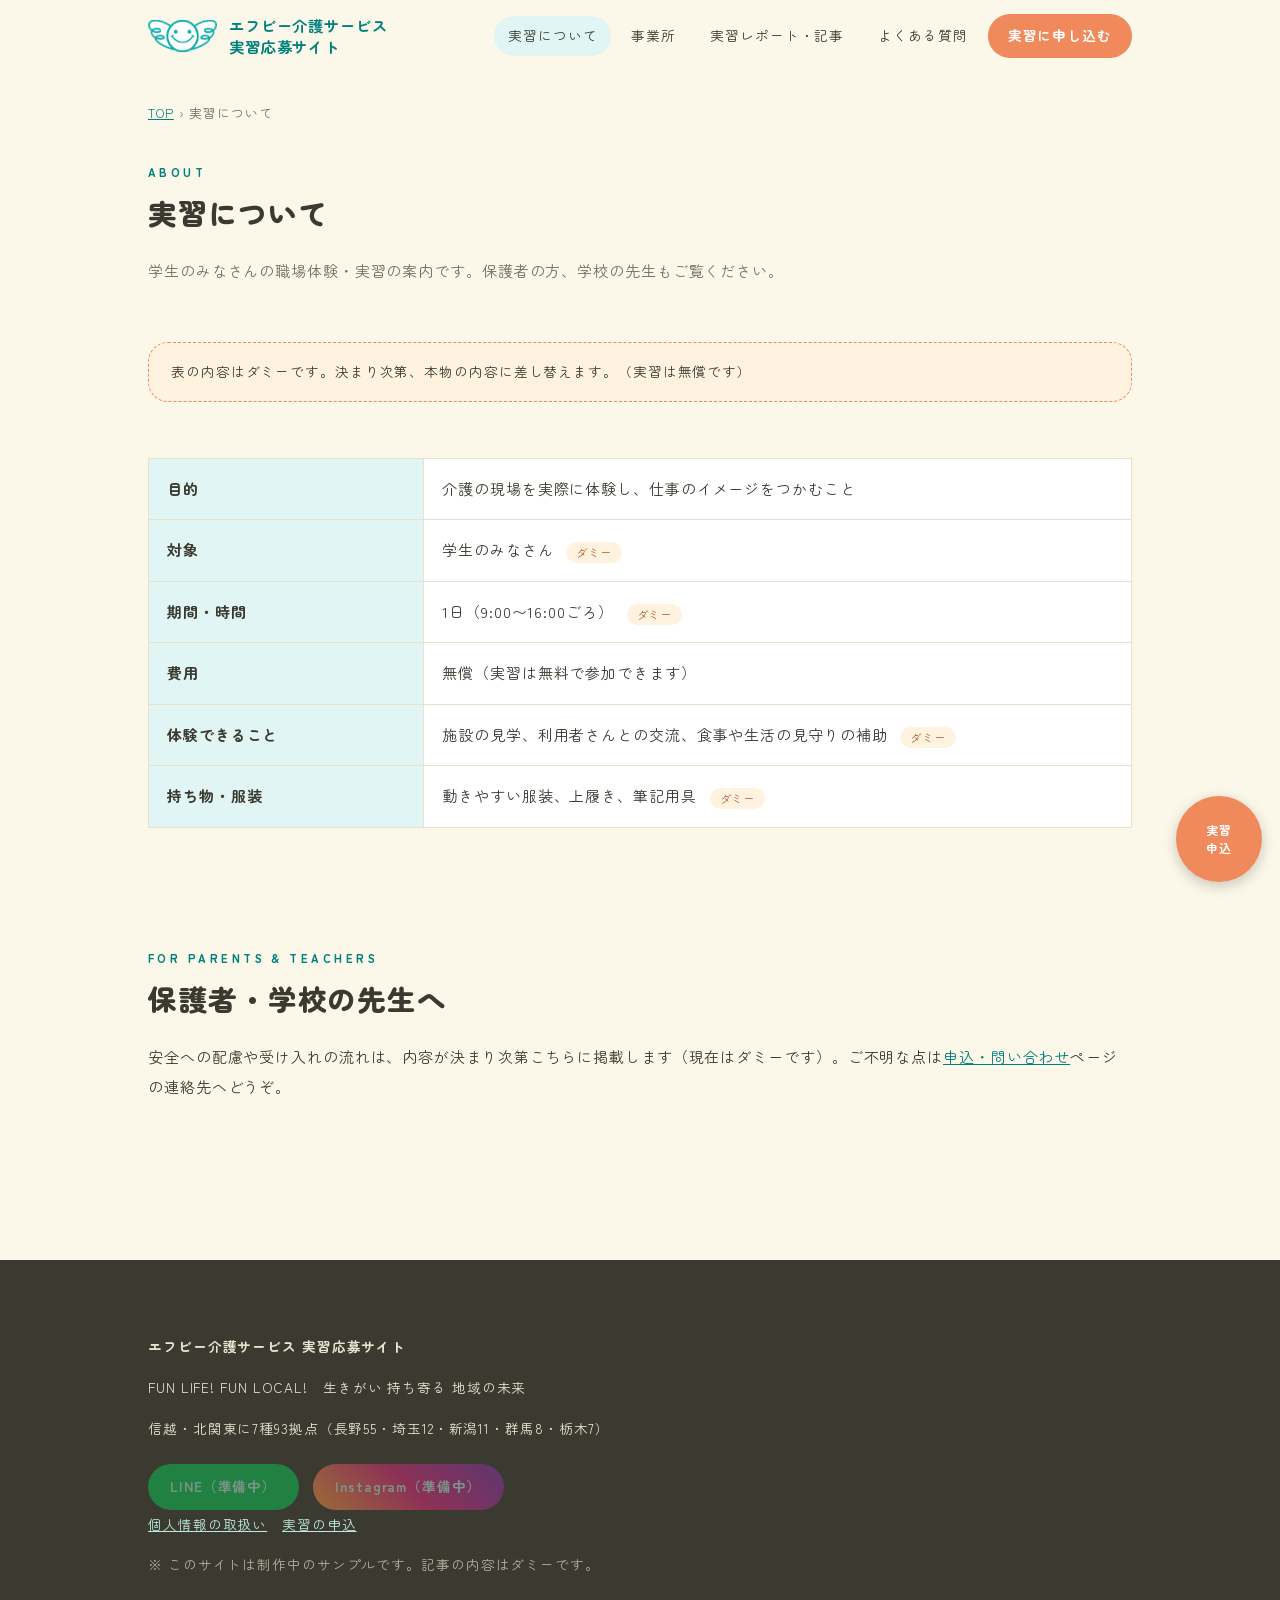
==== about.html @ 240b41c8 "Use heavy geometric font (Montserrat Black) for FUN LIFE! FUN LOCAL! headline Co-Authored-By: Claude" ====
<!doctype html><html lang="ja"><head><meta charset="utf-8"><meta name="viewport" content="width=device-width,initial-scale=1">
<title>実習について｜エフビー介護サービス 実習応募サイト</title><link rel="icon" href="data:image/svg+xml,%3Csvg xmlns=%27http://www.w3.org/2000/svg%27 viewBox=%270 0 32 32%27%3E%3Ccircle cx=%2716%27 cy=%2716%27 r=%2716%27 fill=%27%2300aca8%27/%3E%3C/svg%3E"><link rel="preconnect" href="https://fonts.googleapis.com"><link href="https://fonts.googleapis.com/css2?family=Zen+Maru+Gothic:wght@400;700;900&family=Montserrat:wght@900&display=swap" rel="stylesheet"><link rel="stylesheet" href="css/style.css"></head><body>
<div class="wrap page"><div class="crumb"><a href="index.html">TOP</a> › 実習について</div><h2 class="sec"><small>ABOUT</small>実習について</h2>
<p class="lead">学生のみなさんの職場体験・実習の案内です。保護者の方、学校の先生もご覧ください。</p>
<div class="notice">表の内容はダミーです。決まり次第、本物の内容に差し替えます。（実習は無償です）</div>
<table class="t mt"><tr><th>目的</th><td>介護の現場を実際に体験し、仕事のイメージをつかむこと</td></tr><tr><th>対象</th><td>学生のみなさん <span class="dummy">ダミー</span></td></tr><tr><th>期間・時間</th><td>1日（9:00〜16:00ごろ） <span class="dummy">ダミー</span></td></tr><tr><th>費用</th><td>無償（実習は無料で参加できます）</td></tr><tr><th>体験できること</th><td>施設の見学、利用者さんとの交流、食事や生活の見守りの補助 <span class="dummy">ダミー</span></td></tr><tr><th>持ち物・服装</th><td>動きやすい服装、上履き、筆記用具 <span class="dummy">ダミー</span></td></tr></table>
<h2 class="sec mt"><small>FOR PARENTS &amp; TEACHERS</small>保護者・学校の先生へ</h2><p>安全への配慮や受け入れの流れは、内容が決まり次第こちらに掲載します（現在はダミーです）。ご不明な点は<a href="apply.html">申込・問い合わせ</a>ページの連絡先へどうぞ。</p></div>
<script src="js/config.js"></script><script src="js/articles-data.js"></script><script src="js/site.js"></script><script>layout();</script></body></html>
---- css/style.css ----
/* 余白を大きく、行間を広く。参考：息を吸える余白感（suu-haa.jp）。色はエフビーのロゴ色 */
:root{
  --mint:#00aca8;--mint-d:#00807d;--mint-l:#e0f5f4;
  --cream:#fbf8e9;--ink:#3b3a30;--sub:#756f5e;--accent:#f08a5d;--sun:#f6c445;--line:#e6e2cc;
  --r:20px;--gap:clamp(72px,11vw,140px);
}
*{box-sizing:border-box}
html{scroll-behavior:smooth}
body{margin:0;font-family:"Zen Maru Gothic","Hiragino Maru Gothic ProN","Hiragino Sans","Yu Gothic","Noto Sans JP",sans-serif;color:var(--ink);background:var(--cream);font-size:15px;line-height:2;letter-spacing:.06em}
img{max-width:100%}a{color:var(--mint-d)}
p{margin:0 0 1.2em}
.wrap{max-width:1040px;margin:0 auto;padding:0 28px}
/* header */
header.site{position:sticky;top:0;z-index:20;background:rgba(251,248,233,.94);backdrop-filter:blur(6px)}
header.site .wrap{display:flex;align-items:center;gap:20px;min-height:72px;flex-wrap:wrap;padding-top:6px;padding-bottom:6px}
.logo{font-weight:700;color:var(--mint-d);text-decoration:none;font-size:.95rem;display:flex;align-items:center;gap:12px;line-height:1.4}
.logo img{height:34px;width:auto}
nav.gnav{margin-left:auto;display:flex;gap:6px;flex-wrap:wrap;align-items:center}
nav.gnav a{padding:6px 14px;border-radius:99px;text-decoration:none;color:var(--ink);font-size:.85rem}
nav.gnav a:hover,nav.gnav a[aria-current]{background:var(--mint-l)}
nav.gnav a.cta{background:var(--accent);color:#fff;font-weight:700;padding:8px 20px}
.crumb{font-size:.8rem;color:var(--sub);padding:28px 0 36px}
/* hero */
.hero{position:relative;overflow:hidden;background:linear-gradient(#bfeceb,#d9f2ef 55%,var(--cream));padding:clamp(80px,12vw,150px) 0 clamp(190px,24vw,260px);text-align:center}
.hero svg.mt-bg{position:absolute;left:0;bottom:0;width:100%;height:clamp(150px,20vw,230px)}
.hero .cloud{position:absolute;background:#fff;border-radius:99px;opacity:.85}
.hero .c1{width:220px;height:56px;left:6%;top:18%}.hero .c2{width:160px;height:42px;right:8%;top:30%}.hero .c3{width:120px;height:32px;left:22%;top:62%}
.hero .wrap{position:relative;z-index:1}
.eyebrow{letter-spacing:.3em;color:var(--mint-d);font-weight:700;font-size:.8rem}
.fun{font-family:Montserrat,"Zen Maru Gothic",sans-serif;font-size:clamp(2.4rem,9vw,5.2rem);line-height:1.1;font-weight:900;letter-spacing:.01em;margin:.5em 0 .1em;color:var(--mint-d)}
.fun span{display:inline-block}.fun .l2{color:var(--accent)}
.hero h1{font-size:clamp(1.2rem,3vw,1.6rem);line-height:2;margin:0 0 1.6em;font-weight:700}
.hero p.msg{line-height:3;margin:0 auto 3em;max-width:30em}
.btn{display:inline-block;background:var(--mint);color:#fff;padding:14px 36px;border-radius:99px;font-weight:700;text-decoration:none;border:0;cursor:pointer;font-size:.95rem;letter-spacing:.1em;margin:6px 4px}
.btn.orange{background:var(--accent)}.btn.ghost{background:#fff;color:var(--mint-d);border:2px solid var(--mint)}
/* sections */
section.block{padding:var(--gap) 0 0}section.block:last-of-type{padding-bottom:var(--gap)}
section.block.alt{background:#fff;padding-bottom:var(--gap);margin-top:var(--gap)}
section.block.alt+section.block{padding-top:var(--gap)}
.page{padding-bottom:var(--gap)}
h2.sec{font-size:clamp(1.4rem,3vw,1.8rem);line-height:1.8;margin:0 0 .6em;font-weight:900}
h2.sec small{display:block;color:var(--mint-d);font-size:.72rem;letter-spacing:.3em;margin-bottom:.4em}
h2.sec.mt{margin-top:clamp(72px,10vw,120px)}
.lead{color:var(--sub);margin:0 0 56px}
.grid{display:grid;gap:36px 28px;grid-template-columns:repeat(auto-fill,minmax(290px,1fr))}
.card{background:#fff;border-radius:var(--r);overflow:hidden;text-decoration:none;color:inherit;display:block;border:1px solid var(--line)}
section.alt .card{background:var(--cream)}
a.card:hover{transform:translateY(-4px);transition:.2s}
.card .thumb{height:170px;display:flex;align-items:center;justify-content:center;font-size:2.6rem;background:var(--mint-l)}
.card .thumb img{width:100%;height:100%;object-fit:cover}.card .thumb.ph{padding:0}
.card .body{padding:22px 24px 28px}.card h3{font-size:1rem;margin:.7em 0 .5em;line-height:1.8}
.card .body p{line-height:1.9;font-size:.85rem}
.label{display:inline-block;font-size:.7rem;font-weight:700;color:#fff;padding:1px 12px;border-radius:99px;background:var(--mint-d);line-height:1.9}
.label.l-voice{background:#3e5c9a}.label.l-senpai{background:var(--accent)}.label.l-news{background:#8a8a8a}
.date{color:var(--sub);font-size:.75rem;margin-left:10px}
.tags{display:flex;gap:12px;flex-wrap:wrap}.tag{border:1.5px solid var(--mint);background:#fff;color:var(--mint-d);padding:6px 18px;border-radius:99px;font-size:.85rem;cursor:pointer;text-decoration:none;font-family:inherit;letter-spacing:.06em}
.tag.on,.tag:hover{background:var(--mint);color:#fff}
.steps{display:grid;gap:24px;grid-template-columns:repeat(auto-fit,minmax(200px,1fr));padding:0;margin:0;list-style:none;counter-reset:s}
.steps li{background:var(--cream);border-radius:var(--r);padding:28px 24px 32px;border:1px solid var(--line);line-height:1.9}
.steps li:before{counter-increment:s;content:counter(s);display:flex;width:40px;height:40px;border-radius:50%;background:var(--mint);color:#fff;font-weight:700;align-items:center;justify-content:center;margin-bottom:14px}
.nums{display:grid;grid-template-columns:repeat(auto-fit,minmax(140px,1fr));gap:24px;text-align:center}
.nums div{background:#fff;border-radius:var(--r);padding:28px 16px;border:1px solid var(--line);line-height:1.6}.nums b{display:block;font-size:2.4rem;color:var(--mint-d);font-weight:900}
.pick{display:grid;gap:28px;grid-template-columns:repeat(auto-fit,minmax(300px,1fr))}
.pick a{border-radius:var(--r);padding:40px 36px;text-decoration:none;color:#fff;background:linear-gradient(135deg,var(--mint),var(--mint-d));line-height:1.9}
.pick a:nth-child(2){background:linear-gradient(135deg,#f6a57f,var(--accent))}.pick a b{font-size:1.15rem;display:block;margin-bottom:.4em}
/* FUN band */
.band{font-family:Montserrat,"Zen Maru Gothic",sans-serif;overflow:hidden;white-space:nowrap;background:var(--mint);color:#fff;padding:22px 0;margin-top:calc(var(--gap)*.6);font-weight:900;font-size:clamp(1.3rem,4vw,2rem);letter-spacing:.12em}
.band div{display:inline-block;animation:slide 28s linear infinite}
.band span{margin:0 1.2em}.band span:nth-child(even){color:var(--sun)}
@keyframes slide{to{transform:translateX(-50%)}}
@media(prefers-reduced-motion:reduce){.band div{animation:none}}
.mission{text-align:center;line-height:3.2}
.mission p{margin:0}.mission b{color:var(--mint-d)}
.video{aspect-ratio:16/7;border-radius:var(--r);background:var(--ink);color:#fff;display:flex;align-items:center;justify-content:center;text-align:center}
.mt{margin-top:56px}.center{text-align:center}
.notice{background:#fff3e0;border:1px dashed var(--accent);border-radius:var(--r);padding:16px 22px;font-size:.85rem;line-height:1.9;margin-bottom:8px}
.dummy{display:inline-block;background:#fff3e0;color:#b25b2a;font-size:.7rem;padding:0 10px;border-radius:99px;margin-left:8px;vertical-align:middle;line-height:1.9}
details{background:#fff;border:1px solid var(--line);border-radius:14px;padding:18px 24px;margin-bottom:18px}summary{cursor:pointer;font-weight:700;line-height:1.9}details p{margin:.8em 0 0}
.article{background:#fff;border-radius:var(--r);padding:clamp(28px,5vw,56px);border:1px solid var(--line);line-height:2.2}.article h1{font-size:1.5rem;line-height:1.8;margin:.6em 0 1.2em}
table.t{width:100%;border-collapse:collapse;background:#fff;line-height:1.9}.t th,.t td{border:1px solid var(--line);padding:16px 18px;text-align:left;vertical-align:top}.t th{background:var(--mint-l);width:28%;font-weight:700}
form label{display:block;margin:26px 0 8px;font-weight:700}form input,form select,form textarea{width:100%;padding:14px 16px;border:1.5px solid var(--line);border-radius:12px;font:inherit;background:#fff;letter-spacing:.04em}
.search{display:flex;gap:8px;margin-bottom:28px}.search input{flex:1;padding:14px 20px;border-radius:99px;border:1.5px solid var(--line);font:inherit;background:#fff}
.sns{display:flex;gap:14px;flex-wrap:wrap;margin-top:20px}.sns a{padding:8px 22px;border-radius:99px;color:#fff;text-decoration:none;font-weight:700;font-size:.85rem}
.sns .line{background:#06c755}.sns .insta{background:linear-gradient(45deg,#f9a03f,#dd2a7b,#8134af)}.sns a.off{opacity:.5;pointer-events:none}
.contact{background:#fff;border:1px solid var(--line);border-radius:var(--r);padding:28px 30px;margin-top:64px;line-height:2}
footer.site{background:var(--ink);color:#e8e4d0;padding:72px 0 56px;font-size:.85rem;line-height:2.2}footer.site a{color:#bfeade}
footer.site p{margin:0 0 .8em}
.fab{position:fixed;right:18px;bottom:18px;z-index:30;width:86px;height:86px;border-radius:50%;background:var(--accent);color:#fff;font-weight:700;font-size:.75rem;text-align:center;display:flex;align-items:center;justify-content:center;text-decoration:none;box-shadow:0 4px 14px rgba(0,0,0,.2);line-height:1.5;letter-spacing:.05em}
@media(max-width:640px){body{font-size:14px}nav.gnav a.cta{display:none}nav.gnav a{padding:4px 10px}.wrap{padding:0 22px}.fab{width:72px;height:72px}}
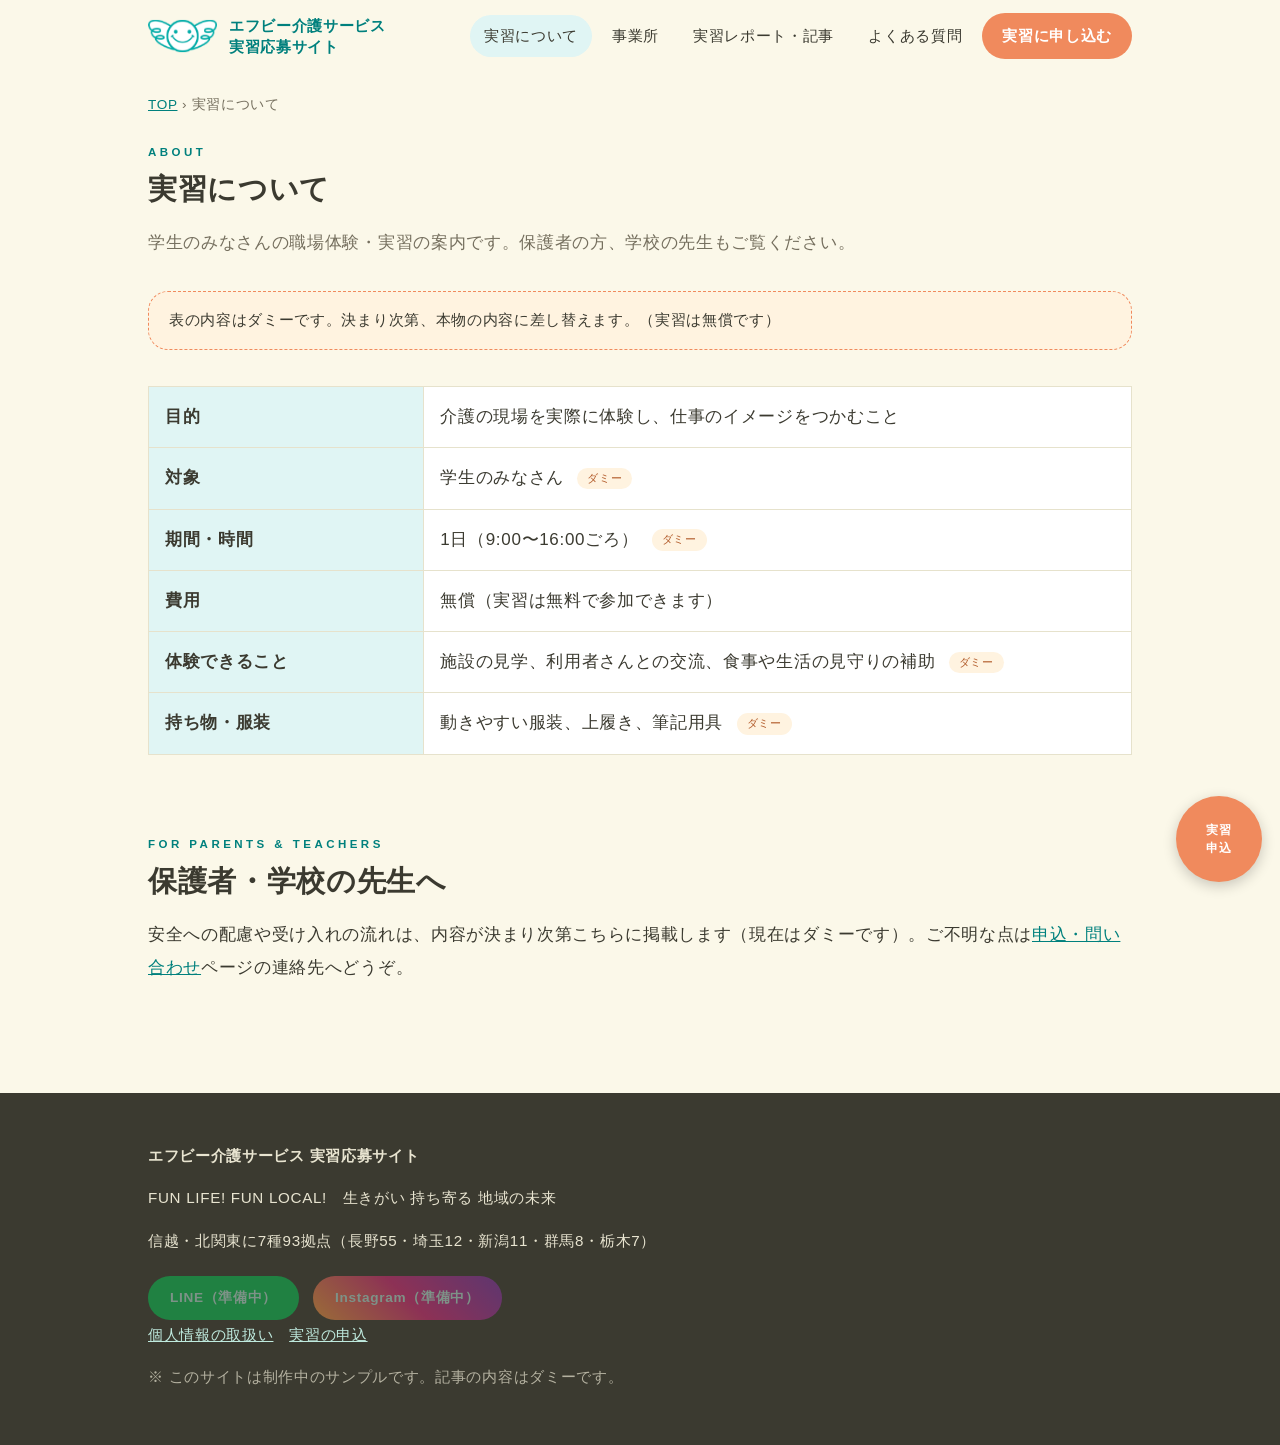
==== commit 134b601e: "Larger body text in Yu Gothic Regular, tighter spacing Co-Authored-By: Claude Sonnet 5.5 <noreply@an" ====
--- a/about.html
+++ b/about.html
@@ -1,5 +1,5 @@
 <!doctype html><html lang="ja"><head><meta charset="utf-8"><meta name="viewport" content="width=device-width,initial-scale=1">
-<title>実習について｜エフビー介護サービス 実習応募サイト</title><link rel="icon" href="data:image/svg+xml,%3Csvg xmlns=%27http://www.w3.org/2000/svg%27 viewBox=%270 0 32 32%27%3E%3Ccircle cx=%2716%27 cy=%2716%27 r=%2716%27 fill=%27%2300aca8%27/%3E%3C/svg%3E"><link rel="preconnect" href="https://fonts.googleapis.com"><link href="https://fonts.googleapis.com/css2?family=Zen+Maru+Gothic:wght@400;700;900&family=Montserrat:wght@900&display=swap" rel="stylesheet"><link rel="stylesheet" href="css/style.css"></head><body>
+<title>実習について｜エフビー介護サービス 実習応募サイト</title><link rel="icon" href="data:image/svg+xml,%3Csvg xmlns=%27http://www.w3.org/2000/svg%27 viewBox=%270 0 32 32%27%3E%3Ccircle cx=%2716%27 cy=%2716%27 r=%2716%27 fill=%27%2300aca8%27/%3E%3C/svg%3E"><link rel="preconnect" href="https://fonts.googleapis.com"><link href="https://fonts.googleapis.com/css2?family=Montserrat:wght@900&display=swap" rel="stylesheet"><link rel="stylesheet" href="css/style.css"></head><body>
 <div class="wrap page"><div class="crumb"><a href="index.html">TOP</a> › 実習について</div><h2 class="sec"><small>ABOUT</small>実習について</h2>
 <p class="lead">学生のみなさんの職場体験・実習の案内です。保護者の方、学校の先生もご覧ください。</p>
 <div class="notice">表の内容はダミーです。決まり次第、本物の内容に差し替えます。（実習は無償です）</div>
--- a/css/style.css
+++ b/css/style.css
@@ -2,11 +2,11 @@
 :root{
   --mint:#00aca8;--mint-d:#00807d;--mint-l:#e0f5f4;
   --cream:#fbf8e9;--ink:#3b3a30;--sub:#756f5e;--accent:#f08a5d;--sun:#f6c445;--line:#e6e2cc;
-  --r:20px;--gap:clamp(72px,11vw,140px);
+  --r:20px;--gap:clamp(48px,7vw,88px);
 }
 *{box-sizing:border-box}
 html{scroll-behavior:smooth}
-body{margin:0;font-family:"Zen Maru Gothic","Hiragino Maru Gothic ProN","Hiragino Sans","Yu Gothic","Noto Sans JP",sans-serif;color:var(--ink);background:var(--cream);font-size:15px;line-height:2;letter-spacing:.06em}
+body{margin:0;font-family:"游ゴシック体","Yu Gothic",YuGothic,"Hiragino Kaku Gothic ProN","Noto Sans JP",sans-serif;font-weight:400;color:var(--ink);background:var(--cream);font-size:17px;line-height:1.95;letter-spacing:.04em}
 img{max-width:100%}a{color:var(--mint-d)}
 p{margin:0 0 1.2em}
 .wrap{max-width:1040px;margin:0 auto;padding:0 28px}
@@ -16,21 +16,21 @@
 .logo{font-weight:700;color:var(--mint-d);text-decoration:none;font-size:.95rem;display:flex;align-items:center;gap:12px;line-height:1.4}
 .logo img{height:34px;width:auto}
 nav.gnav{margin-left:auto;display:flex;gap:6px;flex-wrap:wrap;align-items:center}
-nav.gnav a{padding:6px 14px;border-radius:99px;text-decoration:none;color:var(--ink);font-size:.85rem}
+nav.gnav a{padding:6px 14px;border-radius:99px;text-decoration:none;color:var(--ink);font-size:.95rem}
 nav.gnav a:hover,nav.gnav a[aria-current]{background:var(--mint-l)}
 nav.gnav a.cta{background:var(--accent);color:#fff;font-weight:700;padding:8px 20px}
-.crumb{font-size:.8rem;color:var(--sub);padding:28px 0 36px}
+.crumb{font-size:.85rem;color:var(--sub);padding:20px 0 24px}
 /* hero */
-.hero{position:relative;overflow:hidden;background:linear-gradient(#bfeceb,#d9f2ef 55%,var(--cream));padding:clamp(80px,12vw,150px) 0 clamp(190px,24vw,260px);text-align:center}
+.hero{position:relative;overflow:hidden;background:linear-gradient(#bfeceb,#d9f2ef 55%,var(--cream));padding:clamp(56px,8vw,96px) 0 clamp(170px,21vw,230px);text-align:center}
 .hero svg.mt-bg{position:absolute;left:0;bottom:0;width:100%;height:clamp(150px,20vw,230px)}
 .hero .cloud{position:absolute;background:#fff;border-radius:99px;opacity:.85}
 .hero .c1{width:220px;height:56px;left:6%;top:18%}.hero .c2{width:160px;height:42px;right:8%;top:30%}.hero .c3{width:120px;height:32px;left:22%;top:62%}
 .hero .wrap{position:relative;z-index:1}
 .eyebrow{letter-spacing:.3em;color:var(--mint-d);font-weight:700;font-size:.8rem}
-.fun{font-family:Montserrat,"Zen Maru Gothic",sans-serif;font-size:clamp(2.4rem,9vw,5.2rem);line-height:1.1;font-weight:900;letter-spacing:.01em;margin:.5em 0 .1em;color:var(--mint-d)}
+.fun{font-family:Montserrat,sans-serif;font-size:clamp(2.4rem,9vw,5.2rem);line-height:1.1;font-weight:900;letter-spacing:.01em;margin:.5em 0 .1em;color:var(--mint-d)}
 .fun span{display:inline-block}.fun .l2{color:var(--accent)}
-.hero h1{font-size:clamp(1.2rem,3vw,1.6rem);line-height:2;margin:0 0 1.6em;font-weight:700}
-.hero p.msg{line-height:3;margin:0 auto 3em;max-width:30em}
+.hero h1{font-size:clamp(1.3rem,3.2vw,1.75rem);line-height:1.8;margin:0 0 1.2em;font-weight:700}
+.hero p.msg{font-size:1.1rem;line-height:2.2;margin:0 auto 2em;max-width:30em}
 .btn{display:inline-block;background:var(--mint);color:#fff;padding:14px 36px;border-radius:99px;font-weight:700;text-decoration:none;border:0;cursor:pointer;font-size:.95rem;letter-spacing:.1em;margin:6px 4px}
 .btn.orange{background:var(--accent)}.btn.ghost{background:#fff;color:var(--mint-d);border:2px solid var(--mint)}
 /* sections */
@@ -38,52 +38,52 @@
 section.block.alt{background:#fff;padding-bottom:var(--gap);margin-top:var(--gap)}
 section.block.alt+section.block{padding-top:var(--gap)}
 .page{padding-bottom:var(--gap)}
-h2.sec{font-size:clamp(1.4rem,3vw,1.8rem);line-height:1.8;margin:0 0 .6em;font-weight:900}
+h2.sec{font-size:clamp(1.4rem,3vw,1.8rem);line-height:1.6;margin:0 0 .5em;font-weight:700}
 h2.sec small{display:block;color:var(--mint-d);font-size:.72rem;letter-spacing:.3em;margin-bottom:.4em}
-h2.sec.mt{margin-top:clamp(72px,10vw,120px)}
-.lead{color:var(--sub);margin:0 0 56px}
-.grid{display:grid;gap:36px 28px;grid-template-columns:repeat(auto-fill,minmax(290px,1fr))}
+h2.sec.mt{margin-top:clamp(48px,7vw,80px)}
+.lead{color:var(--sub);margin:0 0 32px}
+.grid{display:grid;gap:28px 24px;grid-template-columns:repeat(auto-fill,minmax(290px,1fr))}
 .card{background:#fff;border-radius:var(--r);overflow:hidden;text-decoration:none;color:inherit;display:block;border:1px solid var(--line)}
 section.alt .card{background:var(--cream)}
 a.card:hover{transform:translateY(-4px);transition:.2s}
 .card .thumb{height:170px;display:flex;align-items:center;justify-content:center;font-size:2.6rem;background:var(--mint-l)}
 .card .thumb img{width:100%;height:100%;object-fit:cover}.card .thumb.ph{padding:0}
-.card .body{padding:22px 24px 28px}.card h3{font-size:1rem;margin:.7em 0 .5em;line-height:1.8}
-.card .body p{line-height:1.9;font-size:.85rem}
-.label{display:inline-block;font-size:.7rem;font-weight:700;color:#fff;padding:1px 12px;border-radius:99px;background:var(--mint-d);line-height:1.9}
+.card .body{padding:20px 22px 24px}.card h3{font-size:1.05rem;margin:.6em 0 .4em;line-height:1.6}
+.card .body p{line-height:1.8;font-size:.95rem}
+.label{display:inline-block;font-size:.78rem;font-weight:700;color:#fff;padding:1px 12px;border-radius:99px;background:var(--mint-d);line-height:1.9}
 .label.l-voice{background:#3e5c9a}.label.l-senpai{background:var(--accent)}.label.l-news{background:#8a8a8a}
-.date{color:var(--sub);font-size:.75rem;margin-left:10px}
-.tags{display:flex;gap:12px;flex-wrap:wrap}.tag{border:1.5px solid var(--mint);background:#fff;color:var(--mint-d);padding:6px 18px;border-radius:99px;font-size:.85rem;cursor:pointer;text-decoration:none;font-family:inherit;letter-spacing:.06em}
+.date{color:var(--sub);font-size:.85rem;margin-left:10px}
+.tags{display:flex;gap:12px;flex-wrap:wrap}.tag{border:1.5px solid var(--mint);background:#fff;color:var(--mint-d);padding:6px 18px;border-radius:99px;font-size:.95rem;cursor:pointer;text-decoration:none;font-family:inherit;letter-spacing:.06em}
 .tag.on,.tag:hover{background:var(--mint);color:#fff}
 .steps{display:grid;gap:24px;grid-template-columns:repeat(auto-fit,minmax(200px,1fr));padding:0;margin:0;list-style:none;counter-reset:s}
-.steps li{background:var(--cream);border-radius:var(--r);padding:28px 24px 32px;border:1px solid var(--line);line-height:1.9}
+.steps li{background:var(--cream);border-radius:var(--r);padding:24px 22px 26px;border:1px solid var(--line);line-height:1.9}
 .steps li:before{counter-increment:s;content:counter(s);display:flex;width:40px;height:40px;border-radius:50%;background:var(--mint);color:#fff;font-weight:700;align-items:center;justify-content:center;margin-bottom:14px}
 .nums{display:grid;grid-template-columns:repeat(auto-fit,minmax(140px,1fr));gap:24px;text-align:center}
-.nums div{background:#fff;border-radius:var(--r);padding:28px 16px;border:1px solid var(--line);line-height:1.6}.nums b{display:block;font-size:2.4rem;color:var(--mint-d);font-weight:900}
+.nums div{background:#fff;border-radius:var(--r);padding:22px 14px;border:1px solid var(--line);line-height:1.6}.nums b{display:block;font-size:2.4rem;color:var(--mint-d);font-weight:700}
 .pick{display:grid;gap:28px;grid-template-columns:repeat(auto-fit,minmax(300px,1fr))}
-.pick a{border-radius:var(--r);padding:40px 36px;text-decoration:none;color:#fff;background:linear-gradient(135deg,var(--mint),var(--mint-d));line-height:1.9}
+.pick a{border-radius:var(--r);padding:32px 30px;text-decoration:none;color:#fff;background:linear-gradient(135deg,var(--mint),var(--mint-d));line-height:1.9}
 .pick a:nth-child(2){background:linear-gradient(135deg,#f6a57f,var(--accent))}.pick a b{font-size:1.15rem;display:block;margin-bottom:.4em}
 /* FUN band */
-.band{font-family:Montserrat,"Zen Maru Gothic",sans-serif;overflow:hidden;white-space:nowrap;background:var(--mint);color:#fff;padding:22px 0;margin-top:calc(var(--gap)*.6);font-weight:900;font-size:clamp(1.3rem,4vw,2rem);letter-spacing:.12em}
+.band{font-family:Montserrat,sans-serif;overflow:hidden;white-space:nowrap;background:var(--mint);color:#fff;padding:22px 0;margin-top:calc(var(--gap)*.6);font-weight:900;font-size:clamp(1.3rem,4vw,2rem);letter-spacing:.12em}
 .band div{display:inline-block;animation:slide 28s linear infinite}
 .band span{margin:0 1.2em}.band span:nth-child(even){color:var(--sun)}
 @keyframes slide{to{transform:translateX(-50%)}}
 @media(prefers-reduced-motion:reduce){.band div{animation:none}}
-.mission{text-align:center;line-height:3.2}
+.mission{text-align:center;font-size:1.1rem;line-height:2.2}
 .mission p{margin:0}.mission b{color:var(--mint-d)}
 .video{aspect-ratio:16/7;border-radius:var(--r);background:var(--ink);color:#fff;display:flex;align-items:center;justify-content:center;text-align:center}
-.mt{margin-top:56px}.center{text-align:center}
-.notice{background:#fff3e0;border:1px dashed var(--accent);border-radius:var(--r);padding:16px 22px;font-size:.85rem;line-height:1.9;margin-bottom:8px}
+.mt{margin-top:36px}.center{text-align:center}
+.notice{background:#fff3e0;border:1px dashed var(--accent);border-radius:var(--r);padding:14px 20px;font-size:.95rem;line-height:1.9;margin-bottom:8px}
 .dummy{display:inline-block;background:#fff3e0;color:#b25b2a;font-size:.7rem;padding:0 10px;border-radius:99px;margin-left:8px;vertical-align:middle;line-height:1.9}
-details{background:#fff;border:1px solid var(--line);border-radius:14px;padding:18px 24px;margin-bottom:18px}summary{cursor:pointer;font-weight:700;line-height:1.9}details p{margin:.8em 0 0}
-.article{background:#fff;border-radius:var(--r);padding:clamp(28px,5vw,56px);border:1px solid var(--line);line-height:2.2}.article h1{font-size:1.5rem;line-height:1.8;margin:.6em 0 1.2em}
-table.t{width:100%;border-collapse:collapse;background:#fff;line-height:1.9}.t th,.t td{border:1px solid var(--line);padding:16px 18px;text-align:left;vertical-align:top}.t th{background:var(--mint-l);width:28%;font-weight:700}
-form label{display:block;margin:26px 0 8px;font-weight:700}form input,form select,form textarea{width:100%;padding:14px 16px;border:1.5px solid var(--line);border-radius:12px;font:inherit;background:#fff;letter-spacing:.04em}
+details{background:#fff;border:1px solid var(--line);border-radius:14px;padding:14px 22px;margin-bottom:14px}summary{cursor:pointer;font-weight:700;line-height:1.9}details p{margin:.8em 0 0}
+.article{background:#fff;border-radius:var(--r);padding:clamp(24px,4vw,44px);border:1px solid var(--line);line-height:2}.article h1{font-size:1.5rem;line-height:1.8;margin:.6em 0 1.2em}
+table.t{width:100%;border-collapse:collapse;background:#fff;line-height:1.9}.t th,.t td{border:1px solid var(--line);padding:14px 16px;text-align:left;vertical-align:top}.t th{background:var(--mint-l);width:28%;font-weight:700}
+form label{display:block;margin:20px 0 6px;font-weight:700}form input,form select,form textarea{width:100%;padding:14px 16px;border:1.5px solid var(--line);border-radius:12px;font:inherit;background:#fff;letter-spacing:.04em}
 .search{display:flex;gap:8px;margin-bottom:28px}.search input{flex:1;padding:14px 20px;border-radius:99px;border:1.5px solid var(--line);font:inherit;background:#fff}
 .sns{display:flex;gap:14px;flex-wrap:wrap;margin-top:20px}.sns a{padding:8px 22px;border-radius:99px;color:#fff;text-decoration:none;font-weight:700;font-size:.85rem}
 .sns .line{background:#06c755}.sns .insta{background:linear-gradient(45deg,#f9a03f,#dd2a7b,#8134af)}.sns a.off{opacity:.5;pointer-events:none}
-.contact{background:#fff;border:1px solid var(--line);border-radius:var(--r);padding:28px 30px;margin-top:64px;line-height:2}
-footer.site{background:var(--ink);color:#e8e4d0;padding:72px 0 56px;font-size:.85rem;line-height:2.2}footer.site a{color:#bfeade}
+.contact{background:#fff;border:1px solid var(--line);border-radius:var(--r);padding:24px 26px;margin-top:40px;line-height:1.9}
+footer.site{background:var(--ink);color:#e8e4d0;padding:48px 0 40px;font-size:.95rem;line-height:2}footer.site a{color:#bfeade}
 footer.site p{margin:0 0 .8em}
 .fab{position:fixed;right:18px;bottom:18px;z-index:30;width:86px;height:86px;border-radius:50%;background:var(--accent);color:#fff;font-weight:700;font-size:.75rem;text-align:center;display:flex;align-items:center;justify-content:center;text-decoration:none;box-shadow:0 4px 14px rgba(0,0,0,.2);line-height:1.5;letter-spacing:.05em}
-@media(max-width:640px){body{font-size:14px}nav.gnav a.cta{display:none}nav.gnav a{padding:4px 10px}.wrap{padding:0 22px}.fab{width:72px;height:72px}}
+@media(max-width:640px){body{font-size:16px}nav.gnav a.cta{display:none}nav.gnav a{padding:4px 10px}.wrap{padding:0 22px}.fab{width:72px;height:72px}}
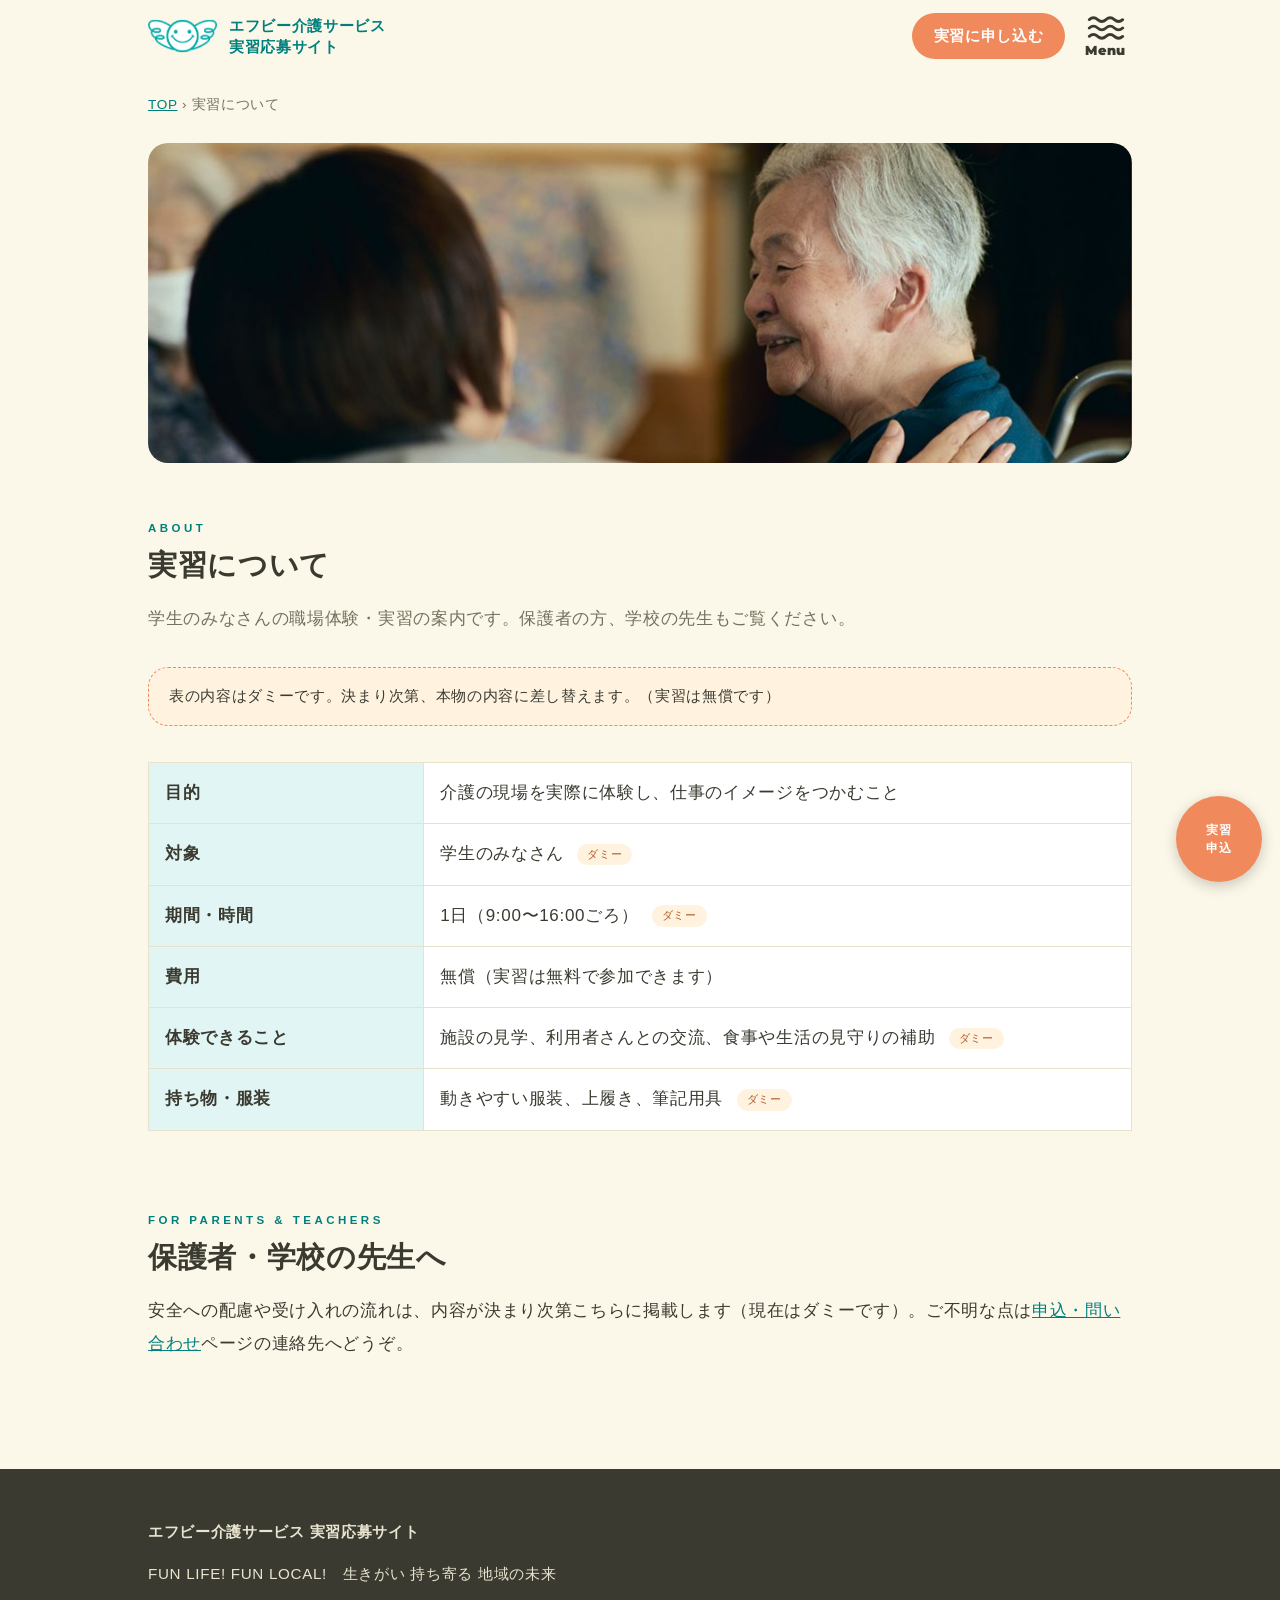
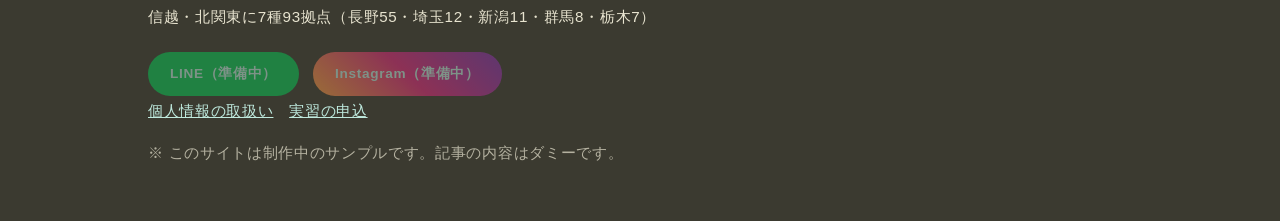
==== commit 360c9fbb: "Slide-in menu, interview link, photos on every page and article Co-Authored-By: Claude Sonnet 5.5 <n" ====
--- a/about.html
+++ b/about.html
@@ -1,6 +1,6 @@
 <!doctype html><html lang="ja"><head><meta charset="utf-8"><meta name="viewport" content="width=device-width,initial-scale=1">
 <title>実習について｜エフビー介護サービス 実習応募サイト</title><link rel="icon" href="data:image/svg+xml,%3Csvg xmlns=%27http://www.w3.org/2000/svg%27 viewBox=%270 0 32 32%27%3E%3Ccircle cx=%2716%27 cy=%2716%27 r=%2716%27 fill=%27%2300aca8%27/%3E%3C/svg%3E"><link rel="preconnect" href="https://fonts.googleapis.com"><link href="https://fonts.googleapis.com/css2?family=Montserrat:wght@900&display=swap" rel="stylesheet"><link rel="stylesheet" href="css/style.css"></head><body>
-<div class="wrap page"><div class="crumb"><a href="index.html">TOP</a> › 実習について</div><h2 class="sec"><small>ABOUT</small>実習について</h2>
+<div class="wrap page"><div class="crumb"><a href="index.html">TOP</a> › 実習について</div><img class="pagephoto" src="img/photo-smile.jpg" alt="実習の様子"><h2 class="sec"><small>ABOUT</small>実習について</h2>
 <p class="lead">学生のみなさんの職場体験・実習の案内です。保護者の方、学校の先生もご覧ください。</p>
 <div class="notice">表の内容はダミーです。決まり次第、本物の内容に差し替えます。（実習は無償です）</div>
 <table class="t mt"><tr><th>目的</th><td>介護の現場を実際に体験し、仕事のイメージをつかむこと</td></tr><tr><th>対象</th><td>学生のみなさん <span class="dummy">ダミー</span></td></tr><tr><th>期間・時間</th><td>1日（9:00〜16:00ごろ） <span class="dummy">ダミー</span></td></tr><tr><th>費用</th><td>無償（実習は無料で参加できます）</td></tr><tr><th>体験できること</th><td>施設の見学、利用者さんとの交流、食事や生活の見守りの補助 <span class="dummy">ダミー</span></td></tr><tr><th>持ち物・服装</th><td>動きやすい服装、上履き、筆記用具 <span class="dummy">ダミー</span></td></tr></table>
--- a/css/style.css
+++ b/css/style.css
@@ -15,10 +15,6 @@
 header.site .wrap{display:flex;align-items:center;gap:20px;min-height:72px;flex-wrap:wrap;padding-top:6px;padding-bottom:6px}
 .logo{font-weight:700;color:var(--mint-d);text-decoration:none;font-size:.95rem;display:flex;align-items:center;gap:12px;line-height:1.4}
 .logo img{height:34px;width:auto}
-nav.gnav{margin-left:auto;display:flex;gap:6px;flex-wrap:wrap;align-items:center}
-nav.gnav a{padding:6px 14px;border-radius:99px;text-decoration:none;color:var(--ink);font-size:.95rem}
-nav.gnav a:hover,nav.gnav a[aria-current]{background:var(--mint-l)}
-nav.gnav a.cta{background:var(--accent);color:#fff;font-weight:700;padding:8px 20px}
 .crumb{font-size:.85rem;color:var(--sub);padding:20px 0 24px}
 /* hero */
 .hero{position:relative;overflow:hidden;background:linear-gradient(#bfeceb,#d9f2ef 55%,var(--cream));padding:clamp(56px,8vw,96px) 0 clamp(170px,21vw,230px);text-align:center}
@@ -86,4 +82,54 @@
 footer.site{background:var(--ink);color:#e8e4d0;padding:48px 0 40px;font-size:.95rem;line-height:2}footer.site a{color:#bfeade}
 footer.site p{margin:0 0 .8em}
 .fab{position:fixed;right:18px;bottom:18px;z-index:30;width:86px;height:86px;border-radius:50%;background:var(--accent);color:#fff;font-weight:700;font-size:.75rem;text-align:center;display:flex;align-items:center;justify-content:center;text-decoration:none;box-shadow:0 4px 14px rgba(0,0,0,.2);line-height:1.5;letter-spacing:.05em}
-@media(max-width:640px){body{font-size:16px}nav.gnav a.cta{display:none}nav.gnav a{padding:4px 10px}.wrap{padding:0 22px}.fab{width:72px;height:72px}}
+@media(max-width:640px){body{font-size:16px}.wrap{padding:0 22px}.fab{width:72px;height:72px}}
+/* 実習の流れ（枠・矢印・STEP番号） */
+.flow{list-style:none;margin:0 auto;padding:0;max-width:760px}
+.flow li.step{display:flex;align-items:center;gap:22px;background:#fff;border:3px solid var(--mint);border-left-width:3px;border-radius:6px;padding:22px 24px;position:relative}
+.flow .ill{height:130px;width:auto;max-width:170px;object-fit:contain;flex:none}
+.flow .st-body{flex:1}.flow h3{margin:0 0 .3em;font-size:1.3rem;color:var(--mint-d);line-height:1.5}.flow p{margin:0;font-size:1rem;line-height:1.8}
+.flow .badge{flex:none;width:76px;height:76px;border-radius:50%;background:var(--mint);color:#fff;font-weight:900;font-family:Montserrat,sans-serif;font-size:1.6rem;display:flex;flex-direction:column;align-items:center;justify-content:center;line-height:1;margin-left:-6px}
+.flow .badge small{font-size:.6rem;letter-spacing:.15em;margin-bottom:3px}
+.flow li.arrow{height:34px;margin:0 auto;width:56px;background:var(--sun);clip-path:polygon(0 0,100% 0,50% 100%);margin-top:6px;margin-bottom:6px}
+/* 余白のイラスト */
+.rel{position:relative}
+.deco{position:absolute;z-index:0;pointer-events:none;width:clamp(70px,9vw,130px);height:auto}
+.d-hero1{left:5%;bottom:clamp(60px,9vw,120px);transform:rotate(-8deg);z-index:2}
+.d-hero2{right:6%;bottom:clamp(90px,12vw,170px);transform:rotate(7deg);z-index:2}
+.d-mis1{left:6%;top:50%;transform:translateY(-30%) rotate(-6deg)}
+.d-mis2{right:6%;top:60%;transform:translateY(-30%) rotate(8deg)}
+.trio{display:flex;justify-content:center;gap:clamp(12px,3vw,32px);margin-bottom:32px}
+.trio img{width:clamp(64px,9vw,96px);height:auto}.trio img:nth-child(2){transform:translateY(-10px) rotate(-4deg)}.trio img:nth-child(1){transform:rotate(5deg)}.trio img:nth-child(3){transform:rotate(-6deg)}
+@media(max-width:760px){
+ .flow li.step{flex-wrap:wrap;gap:14px;padding:20px 18px}.flow .st-body{flex:1 1 0;min-width:0}.flow .ill{order:3;flex:0 0 100%;width:100%;height:120px;max-width:none}.flow .badge{width:64px;height:64px;font-size:1.3rem;margin-left:0}
+ .d-mis1,.d-mis2{display:none}.d-hero1{left:3%}.d-hero2{right:3%}
+}
+
+.iv{display:flex;gap:clamp(20px,4vw,48px);align-items:center;background:#fff;border:1px solid var(--line);border-radius:var(--r);padding:clamp(20px,3vw,32px);text-decoration:none;color:inherit}
+.iv img{width:clamp(130px,26vw,260px);aspect-ratio:1;object-fit:cover;border-radius:var(--r);flex:none}
+.iv-body{min-width:0}.iv h3{font-size:clamp(1.1rem,2.4vw,1.45rem);line-height:1.7;margin:.6em 0}.iv p{color:var(--sub);margin:0 0 1em}.iv .btn{margin:0}
+@media(max-width:640px){.iv{flex-direction:column;align-items:stretch}.iv img{width:100%;max-height:260px;aspect-ratio:auto}}
+
+/* メニュー（右からスライド） */
+header.site .wrap{justify-content:space-between}
+.hbtns{display:flex;align-items:center;gap:14px;margin-left:auto}
+.hbtns .cta{background:var(--accent);color:#fff;font-weight:700;padding:8px 22px;border-radius:99px;text-decoration:none;font-size:.95rem}
+.menubtn{background:none;border:0;cursor:pointer;color:var(--ink);display:flex;flex-direction:column;align-items:center;gap:2px;font-family:Montserrat,sans-serif;font-weight:900;font-size:.8rem;letter-spacing:.05em;padding:4px 6px}
+.menubtn svg{width:38px;height:26px}
+.menuveil{position:fixed;inset:0;background:rgba(20,40,38,.45);z-index:90}
+.menupanel{position:fixed;top:0;right:0;bottom:0;width:min(420px,90vw);background:#0d5c59;color:#fff;z-index:100;overflow-y:auto;padding:72px 36px 48px;transform:translateX(100%);transition:transform .3s ease;border-radius:44px 0 0 44px}
+.menupanel.on{transform:none}
+.mface{position:absolute;top:10px;left:18px;width:72px;filter:brightness(0) invert(1);opacity:.9}
+.mttl{font-family:Montserrat,sans-serif;font-weight:900;font-size:1.9rem;text-align:center;margin:0 0 36px;padding:12px 0;border-top:2px dashed rgba(255,255,255,.6);border-bottom:2px dashed rgba(255,255,255,.6);letter-spacing:.04em}
+.menupanel h2{font-size:1rem;margin:28px 0 8px;font-weight:700;letter-spacing:.1em}
+.menupanel ul{list-style:none;margin:0;padding:0}.menupanel li a{display:flex;align-items:center;gap:12px;color:#fff;text-decoration:none;padding:7px 0;font-size:1rem}
+.menupanel li a i{width:20px;height:20px;border-radius:50%;background:rgba(255,255,255,.35);flex:none;position:relative}
+.menupanel li a i:after{content:"";position:absolute;left:7px;top:5px;border-left:7px solid #fff;border-top:5px solid transparent;border-bottom:5px solid transparent}
+.menupanel ul.plain{margin-top:30px}.menupanel ul.plain a{font-weight:700;padding:9px 0}
+.mcta{display:flex;justify-content:space-between;align-items:center;margin-top:36px;background:var(--accent);color:#fff;text-decoration:none;font-weight:700;padding:16px 28px;border-radius:99px}
+.mclose{display:block;margin:36px auto 0;background:none;border:2px solid #fff;color:#fff;border-radius:99px;padding:8px 32px;font-family:Montserrat,sans-serif;font-weight:900;cursor:pointer;font-size:1rem}
+body.menu-open{overflow:hidden}
+/* 各ページの写真 */
+.pagephoto{display:block;width:100%;height:clamp(160px,28vw,320px);object-fit:cover;object-position:center 30%;border-radius:var(--r);margin:0 0 clamp(32px,5vw,56px)}
+.pagephoto.in{height:clamp(180px,32vw,360px);margin-bottom:28px}
+@media(max-width:640px){.hbtns .cta{display:none}.menupanel{padding:64px 26px 40px}}
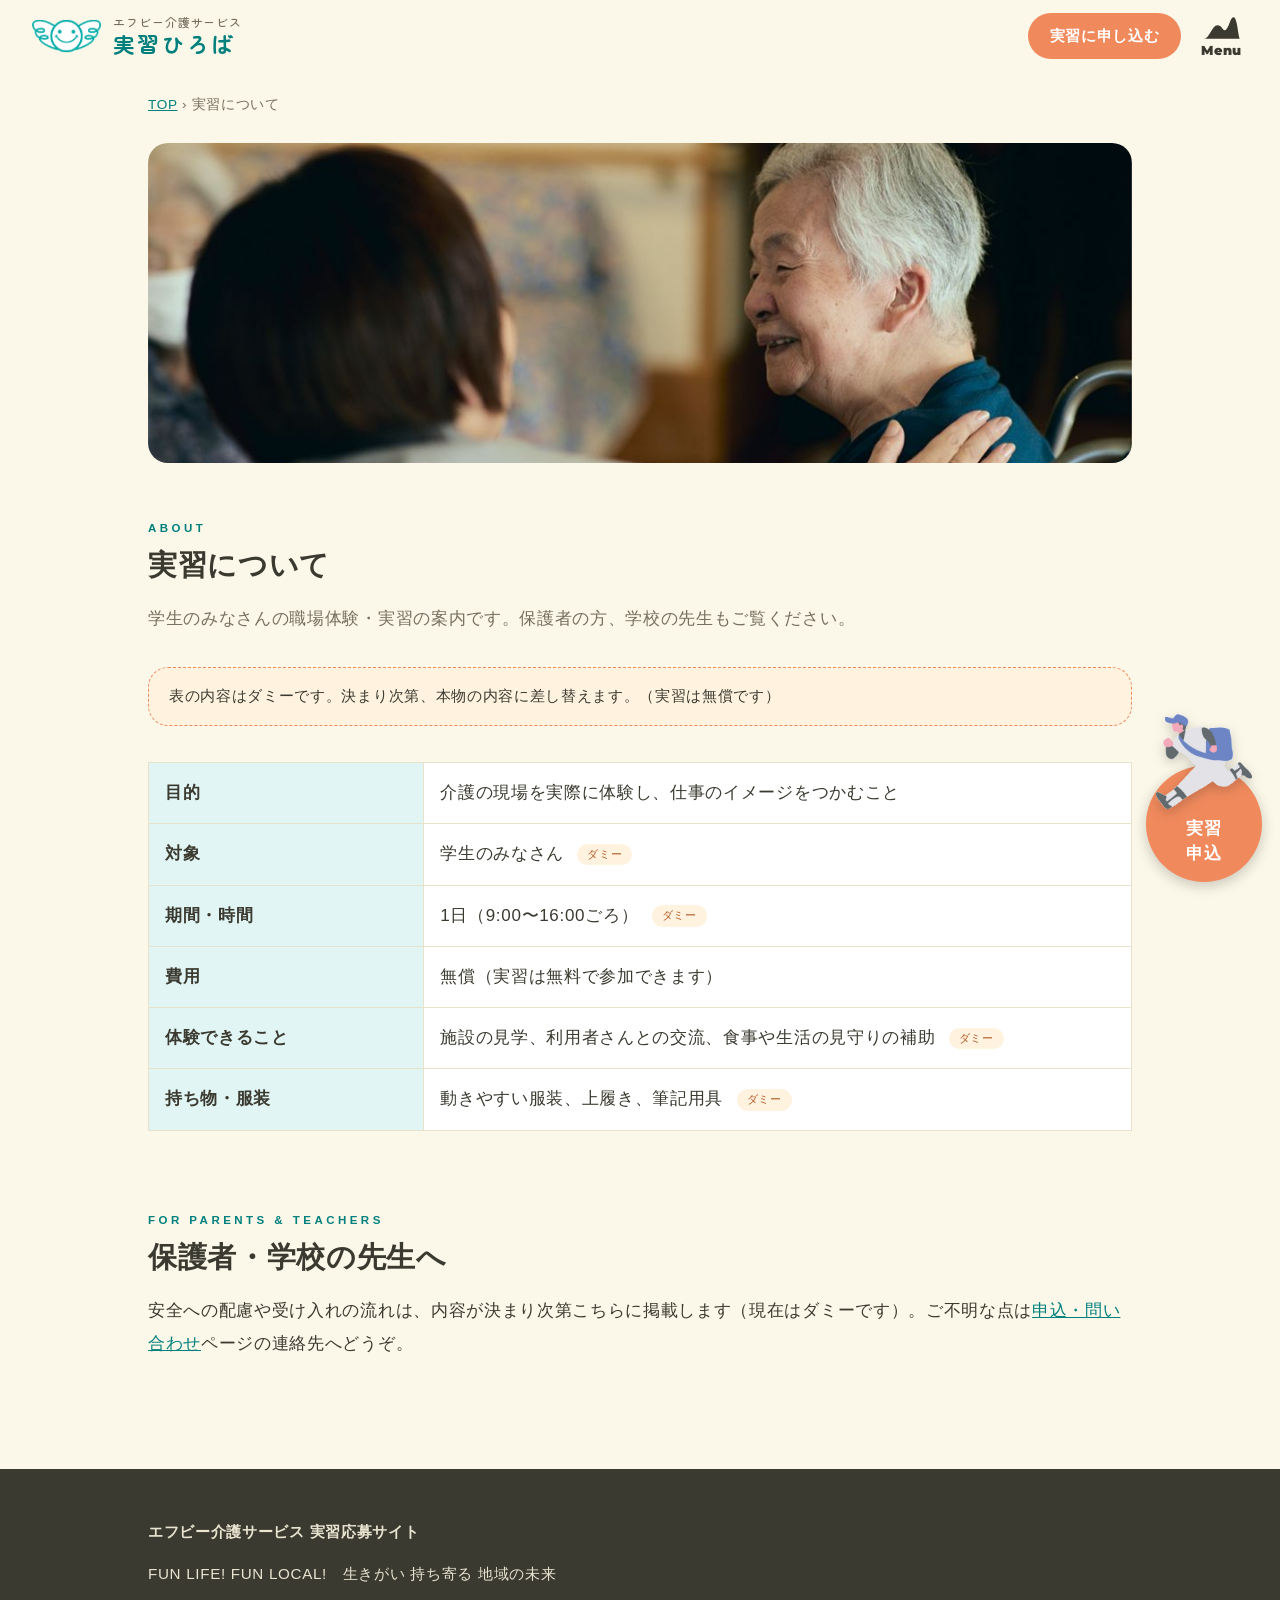
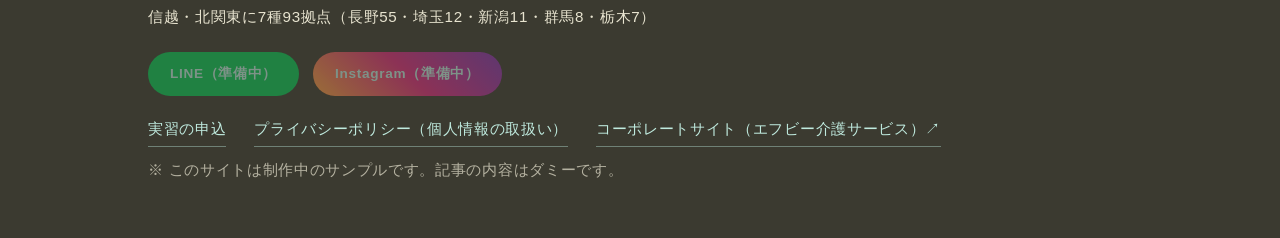
==== commit c9b1f7c0: "Softer header logo text (rounded font, 実習ひろば) Co-Authored-By: Claude Sonnet 5.5 <noreply@anthropic.c" ====
--- a/about.html
+++ b/about.html
@@ -1,5 +1,5 @@
 <!doctype html><html lang="ja"><head><meta charset="utf-8"><meta name="viewport" content="width=device-width,initial-scale=1">
-<title>実習について｜エフビー介護サービス 実習応募サイト</title><link rel="icon" href="data:image/svg+xml,%3Csvg xmlns=%27http://www.w3.org/2000/svg%27 viewBox=%270 0 32 32%27%3E%3Ccircle cx=%2716%27 cy=%2716%27 r=%2716%27 fill=%27%2300aca8%27/%3E%3C/svg%3E"><link rel="preconnect" href="https://fonts.googleapis.com"><link href="https://fonts.googleapis.com/css2?family=Montserrat:wght@900&display=swap" rel="stylesheet"><link rel="stylesheet" href="css/style.css"></head><body>
+<title>実習について｜エフビー介護サービス 実習応募サイト</title><link rel="icon" href="data:image/svg+xml,%3Csvg xmlns=%27http://www.w3.org/2000/svg%27 viewBox=%270 0 32 32%27%3E%3Ccircle cx=%2716%27 cy=%2716%27 r=%2716%27 fill=%27%2300aca8%27/%3E%3C/svg%3E"><link rel="preconnect" href="https://fonts.googleapis.com"><link href="https://fonts.googleapis.com/css2?family=Montserrat:wght@900&display=swap" rel="stylesheet"><link href="https://fonts.googleapis.com/css2?family=Zen+Maru+Gothic:wght@500;700&display=swap" rel="stylesheet"><link rel="stylesheet" href="css/style.css"></head><body>
 <div class="wrap page"><div class="crumb"><a href="index.html">TOP</a> › 実習について</div><img class="pagephoto" src="img/photo-smile.jpg" alt="実習の様子"><h2 class="sec"><small>ABOUT</small>実習について</h2>
 <p class="lead">学生のみなさんの職場体験・実習の案内です。保護者の方、学校の先生もご覧ください。</p>
 <div class="notice">表の内容はダミーです。決まり次第、本物の内容に差し替えます。（実習は無償です）</div>
--- a/css/style.css
+++ b/css/style.css
@@ -117,19 +117,117 @@
 .menubtn{background:none;border:0;cursor:pointer;color:var(--ink);display:flex;flex-direction:column;align-items:center;gap:2px;font-family:Montserrat,sans-serif;font-weight:900;font-size:.8rem;letter-spacing:.05em;padding:4px 6px}
 .menubtn svg{width:38px;height:26px}
 .menuveil{position:fixed;inset:0;background:rgba(20,40,38,.45);z-index:90}
-.menupanel{position:fixed;top:0;right:0;bottom:0;width:min(420px,90vw);background:#0d5c59;color:#fff;z-index:100;overflow-y:auto;padding:72px 36px 48px;transform:translateX(100%);transition:transform .3s ease;border-radius:44px 0 0 44px}
+.menupanel{position:fixed;top:0;right:0;bottom:0;width:min(420px,90vw);background:var(--mp);color:#fff;z-index:100;overflow-y:auto;padding:120px 36px 48px;transform:translateX(100%);transition:transform .3s ease;-webkit-mask:url("data:image/svg+xml,%3Csvg xmlns='http://www.w3.org/2000/svg' viewBox='0 0 420 110' preserveAspectRatio='none'%3E%3Cpath d='M0 110V70C40 70 50 30 90 30S140 66 175 48S200 6 235 6S285 56 320 44S375 24 420 56V110Z'/%3E%3C/svg%3E") 0 0/100% 110px no-repeat,linear-gradient(#000,#000) 0 109px/100% calc(100% - 109px) no-repeat;mask:url("data:image/svg+xml,%3Csvg xmlns='http://www.w3.org/2000/svg' viewBox='0 0 420 110' preserveAspectRatio='none'%3E%3Cpath d='M0 110V70C40 70 50 30 90 30S140 66 175 48S200 6 235 6S285 56 320 44S375 24 420 56V110Z'/%3E%3C/svg%3E") 0 0/100% 110px no-repeat,linear-gradient(#000,#000) 0 109px/100% calc(100% - 109px) no-repeat}
 .menupanel.on{transform:none}
-.mface{position:absolute;top:10px;left:18px;width:72px;filter:brightness(0) invert(1);opacity:.9}
+.mface{position:absolute;top:42px;left:18px;width:72px;filter:brightness(0) invert(1);opacity:.9}
 .mttl{font-family:Montserrat,sans-serif;font-weight:900;font-size:1.9rem;text-align:center;margin:0 0 36px;padding:12px 0;border-top:2px dashed rgba(255,255,255,.6);border-bottom:2px dashed rgba(255,255,255,.6);letter-spacing:.04em}
 .menupanel h2{font-size:1rem;margin:28px 0 8px;font-weight:700;letter-spacing:.1em}
 .menupanel ul{list-style:none;margin:0;padding:0}.menupanel li a{display:flex;align-items:center;gap:12px;color:#fff;text-decoration:none;padding:7px 0;font-size:1rem}
 .menupanel li a i{width:20px;height:20px;border-radius:50%;background:rgba(255,255,255,.35);flex:none;position:relative}
 .menupanel li a i:after{content:"";position:absolute;left:7px;top:5px;border-left:7px solid #fff;border-top:5px solid transparent;border-bottom:5px solid transparent}
 .menupanel ul.plain{margin-top:30px}.menupanel ul.plain a{font-weight:700;padding:9px 0}
-.mcta{display:flex;justify-content:space-between;align-items:center;margin-top:36px;background:var(--accent);color:#fff;text-decoration:none;font-weight:700;padding:16px 28px;border-radius:99px}
+.mcta{display:flex;justify-content:space-between;align-items:center;margin-top:36px;background:var(--mp-cta);color:#fff;text-decoration:none;font-weight:700;padding:16px 28px;border-radius:99px}
 .mclose{display:block;margin:36px auto 0;background:none;border:2px solid #fff;color:#fff;border-radius:99px;padding:8px 32px;font-family:Montserrat,sans-serif;font-weight:900;cursor:pointer;font-size:1rem}
 body.menu-open{overflow:hidden}
 /* 各ページの写真 */
 .pagephoto{display:block;width:100%;height:clamp(160px,28vw,320px);object-fit:cover;object-position:center 30%;border-radius:var(--r);margin:0 0 clamp(32px,5vw,56px)}
 .pagephoto.in{height:clamp(180px,32vw,360px);margin-bottom:28px}
 @media(max-width:640px){.hbtns .cta{display:none}.menupanel{padding:64px 26px 40px}}
+:root{--mp:#e8743f;--mp-cta:#00807d}:root[data-menu-theme=teal]{--mp:#00aca8;--mp-cta:#f08a5d}
+.mtheme{display:flex;gap:8px;align-items:center;justify-content:center;margin-top:28px;font-size:.8rem}.mtheme button{background:none;border:1.5px solid rgba(255,255,255,.7);color:#fff;border-radius:99px;padding:4px 12px;cursor:pointer;font:inherit}.mtheme button[aria-pressed=true]{background:#fff;color:#333;font-weight:700}
+header.site .wrap{max-width:none;padding-left:clamp(16px,2.5vw,36px);padding-right:clamp(16px,2.5vw,36px)}
+.hero .eyebrow{font-size:clamp(1.05rem,2.6vw,1.5rem);letter-spacing:.3em}.hero .fun{margin-top:.05em}
+
+.pick .pk{position:relative;overflow:hidden;display:block;padding:34px 36px 38px;border-radius:28px;background:var(--mint-l);color:var(--ink);border:1.5px solid rgba(0,172,168,.28);transition:transform .25s,box-shadow .25s}
+.pick .pk2{background:#fdeee4;border-color:rgba(240,138,93,.35)}
+.pick .pk:hover{transform:translateY(-5px);box-shadow:0 14px 28px rgba(0,0,0,.09)}
+.pk small{display:block;font-family:Montserrat,sans-serif;font-weight:900;letter-spacing:.3em;font-size:.72rem;color:var(--mint-d);margin-bottom:.6em}
+.pk2 small{color:#c4592a}
+.pk b{display:block;font-size:1.3rem;line-height:1.6;margin-bottom:.5em}
+.pk span{display:block;color:var(--sub);line-height:1.9;max-width:15em}
+.pk .go{position:absolute;right:28px;bottom:26px;width:52px;height:52px;border-radius:50%;background:var(--mint);color:#fff;display:flex;align-items:center;justify-content:center;font-style:normal;font-size:1.3rem;transition:transform .25s}
+.pk2 .go{background:var(--accent)}.pk:hover .go{transform:translateX(5px)}
+.pk img{position:absolute;right:40px;top:22px;width:clamp(64px,9vw,96px);height:auto;opacity:.9;transform:rotate(6deg)}
+@media(max-width:640px){.pick .pk{padding:28px 24px 34px}.pk img{width:64px;right:22px}.pk .go{width:46px;height:46px}}
+.pick a.pk{background:var(--mint-l);color:var(--ink)}.pick a.pk2{background:#fdeee4}
+.pick .pk img{width:clamp(56px,7vw,72px);top:20px;right:34px}.pick .pk{min-height:200px}
+
+.video.ph{position:relative;overflow:hidden;background:var(--ink)}
+.video.ph img{position:absolute;inset:0;width:100%;height:100%;object-fit:cover;filter:brightness(.8);object-position:center 40%}
+.video .play{position:relative;z-index:1;width:clamp(64px,10vw,96px);height:clamp(64px,10vw,96px);border-radius:50%;background:rgba(255,255,255,.92);box-shadow:0 6px 20px rgba(0,0,0,.25)}
+.video .play:after{content:"";position:absolute;left:54%;top:50%;transform:translate(-50%,-50%);border-left:clamp(20px,3vw,30px) solid var(--accent);border-top:clamp(13px,2vw,19px) solid transparent;border-bottom:clamp(13px,2vw,19px) solid transparent}
+.video .vcap{position:absolute;z-index:1;left:0;right:0;bottom:14px;text-align:center;color:#fff;font-size:.85rem;letter-spacing:.1em;text-shadow:0 1px 6px rgba(0,0,0,.5)}
+a.card{transition:transform .3s ease,box-shadow .3s ease}
+a.card:hover{transform:translateY(-12px) scale(1.02);box-shadow:0 22px 40px rgba(0,0,0,.14)}
+.card .thumb{overflow:hidden}.card .thumb img{transition:transform .5s ease}
+a.card:hover .thumb img{transform:scale(1.1)}
+.pick .pk:hover{transform:translateY(-10px);box-shadow:0 22px 40px rgba(0,0,0,.13)}
+.pk:hover .go{transform:translateX(8px) scale(1.1)}
+@media(prefers-reduced-motion:reduce){a.card:hover,.pick .pk:hover{transform:none}}
+/* ページ遷移 */
+@keyframes pgin{from{opacity:0}to{opacity:1}}
+body{animation:pgin .55s ease both}
+
+@media(prefers-reduced-motion:reduce){body{animation:none}html{transition:none}}
+.flinks{display:flex;flex-wrap:wrap;gap:8px 28px;margin:18px 0 8px}.flinks a{color:#bfeade;text-decoration:none;border-bottom:1px solid rgba(191,234,222,.4);padding-bottom:2px}.flinks a:hover{border-color:#fff;color:#fff}
+/* ボタンの動き */
+.btn,.hbtns .cta,.tag,.mcta,.mclose,.fab{transition:transform .3s ease,box-shadow .3s ease,background-color .3s ease,color .3s ease,border-color .3s ease}
+.btn:hover,.hbtns .cta:hover,.mcta:hover{transform:translateY(-5px) scale(1.06);box-shadow:0 12px 24px rgba(0,0,0,.16)}
+.btn.ghost:hover{background:var(--mint);color:#fff;border-color:var(--mint)}
+.btn.orange:hover,.hbtns .cta:hover{background:#e97a48}
+.btn:active,.hbtns .cta:active{transform:translateY(-1px) scale(1.02)}
+.tag:hover{transform:translateY(-4px) scale(1.06);box-shadow:0 8px 16px rgba(0,0,0,.12)}
+.fab:hover{transform:scale(1.14) rotate(-6deg);box-shadow:0 10px 24px rgba(0,0,0,.28)}
+.mclose:hover{background:#fff;color:var(--mp);transform:scale(1.08)}
+.menubtn{transition:transform .3s ease}.menubtn:hover{transform:translateY(-3px) scale(1.1)}
+@media(prefers-reduced-motion:reduce){.btn:hover,.hbtns .cta:hover,.mcta:hover,.tag:hover,.fab:hover,.mclose:hover,.menubtn:hover{transform:none}}
+
+/* ページ遷移：コースターの人たちがニコニコ */
+.pgov{position:fixed;inset:0;z-index:300;background:var(--cream);display:flex;align-items:center;justify-content:center;gap:clamp(14px,3vw,26px);pointer-events:none;opacity:0;transition:opacity .45s ease;animation:pgov-out .7s ease .1s both}
+html.leaving .pgov{opacity:1;pointer-events:auto;animation:none}
+.pgov img{width:clamp(44px,7vw,64px);height:auto;animation:nikoniko .9s ease-in-out infinite}
+.pgov img:nth-child(2){animation-delay:.15s}.pgov img:nth-child(3){animation-delay:.3s}
+@keyframes nikoniko{0%,100%{transform:translateY(0) rotate(-6deg) scale(1)}50%{transform:translateY(-12px) rotate(6deg) scale(1.1)}}
+@keyframes pgov-out{from{opacity:1}to{opacity:0}}
+@media(prefers-reduced-motion:reduce){.pgov{display:none}}
+.card{transition:transform .3s ease,box-shadow .3s ease}
+.card:hover{transform:translateY(-12px) scale(1.02);box-shadow:0 22px 40px rgba(0,0,0,.14)}
+.card:hover .thumb img{transform:scale(1.1)}
+@media(prefers-reduced-motion:reduce){.card:hover{transform:none}}
+
+/* 申込ボタン：大きく・ちょっと遊ぶ */
+.fab{width:116px;height:116px;font-size:1.05rem;letter-spacing:.08em;flex-direction:column;gap:0;animation:fabfloat 3.2s ease-in-out infinite}
+.fab .fabtx{display:block}
+.fab img{position:absolute;top:-22px;left:50%;width:44px;height:auto;margin-left:-22px;background:#fff;border-radius:50%;padding:4px;box-shadow:0 3px 8px rgba(0,0,0,.18);animation:fabnod 3.2s ease-in-out infinite;transform-origin:50% 100%}
+.fab:hover{animation:none}
+@keyframes fabfloat{0%,100%{transform:translateY(0)}45%{transform:translateY(-10px)}55%{transform:translateY(-10px)}}
+@keyframes fabnod{0%,60%,100%{transform:rotate(0)}68%{transform:rotate(-14deg)}76%{transform:rotate(12deg)}84%{transform:rotate(-8deg)}92%{transform:rotate(0)}}
+@media(max-width:640px){.fab{width:96px;height:96px;font-size:.9rem}.fab span{margin-top:16px}.fab img{width:38px;margin-left:-19px;top:-18px}}
+@media(prefers-reduced-motion:reduce){.fab,.fab img{animation:none}}
+
+.fab .fabtx{margin-top:22px}
+.fab .fabfaces{position:absolute;top:-24px;left:50%;transform:translateX(-50%);display:flex;width:max-content;gap:2px;margin:0}
+.fab .fabfaces img{position:static;width:38px;margin:0;top:auto;left:auto;padding:3px;animation:fabnod 3.2s ease-in-out infinite}
+.fab .fabfaces img:nth-child(1){animation-delay:.0s}.fab .fabfaces img:nth-child(2){animation-delay:.25s;margin-top:-8px}.fab .fabfaces img:nth-child(3){animation-delay:.5s}
+@media(max-width:640px){.fab .fabfaces img{width:30px}.fab .fabfaces{top:-20px}.fab .fabtx{margin-top:18px}}
+@media(prefers-reduced-motion:reduce){.fab .fabfaces img{animation:none}}
+section.block.alt+section.block.alt{margin-top:0;padding-top:0}
+section.alt .nums div{background:var(--cream)}
+
+/* 申込ボタン：走る人 */
+.fab .fabrun{position:absolute;top:-52px;left:50%;width:96px;height:auto;margin-left:-48px;padding:0;background:none;border-radius:0;box-shadow:none;transform-origin:50% 100%;animation:fabrun 1.5s ease-in-out infinite;filter:drop-shadow(0 4px 6px rgba(0,0,0,.18))}
+.fab .fabtx{margin-top:34px}
+.fab:hover .fabrun{animation-duration:.9s}
+@keyframes fabrun{0%,100%{transform:translateY(0) rotate(-3deg)}50%{transform:translateY(-7px) rotate(3deg)}}
+@media(max-width:640px){.fab .fabrun{width:76px;margin-left:-38px;top:-40px}.fab .fabtx{margin-top:26px}}
+@media(prefers-reduced-motion:reduce){.fab .fabrun{animation:none}}
+/* TOP：文字が弾んで登場 */
+.fun .ch{display:inline-block;font-style:normal;opacity:0;animation:chpop .9s cubic-bezier(.2,1.4,.4,1) both;transform-origin:50% 100%}
+.fun .sp{display:inline-block;width:.3em;font-style:normal}
+@keyframes chpop{0%{opacity:0;transform:translateY(70px) scale(.5) rotate(-12deg)}55%{opacity:1;transform:translateY(-14px) scale(1.12) rotate(4deg)}80%{transform:translateY(3px) scale(.97) rotate(-1deg)}100%{opacity:1;transform:none}}
+.eb-in{animation:ebin .8s ease .2s both}
+@keyframes ebin{from{opacity:0;letter-spacing:.6em}to{opacity:1;letter-spacing:.3em}}
+
+.logo .lt{display:flex;flex-direction:column;font-family:"Zen Maru Gothic","Hiragino Maru Gothic ProN","Yu Gothic",sans-serif;line-height:1.25}
+.logo .lt small{font-size:.74rem;font-weight:500;letter-spacing:.08em;color:var(--sub)}
+.logo .lt b{font-size:1.35rem;font-weight:700;letter-spacing:.12em;color:var(--mint-d)}
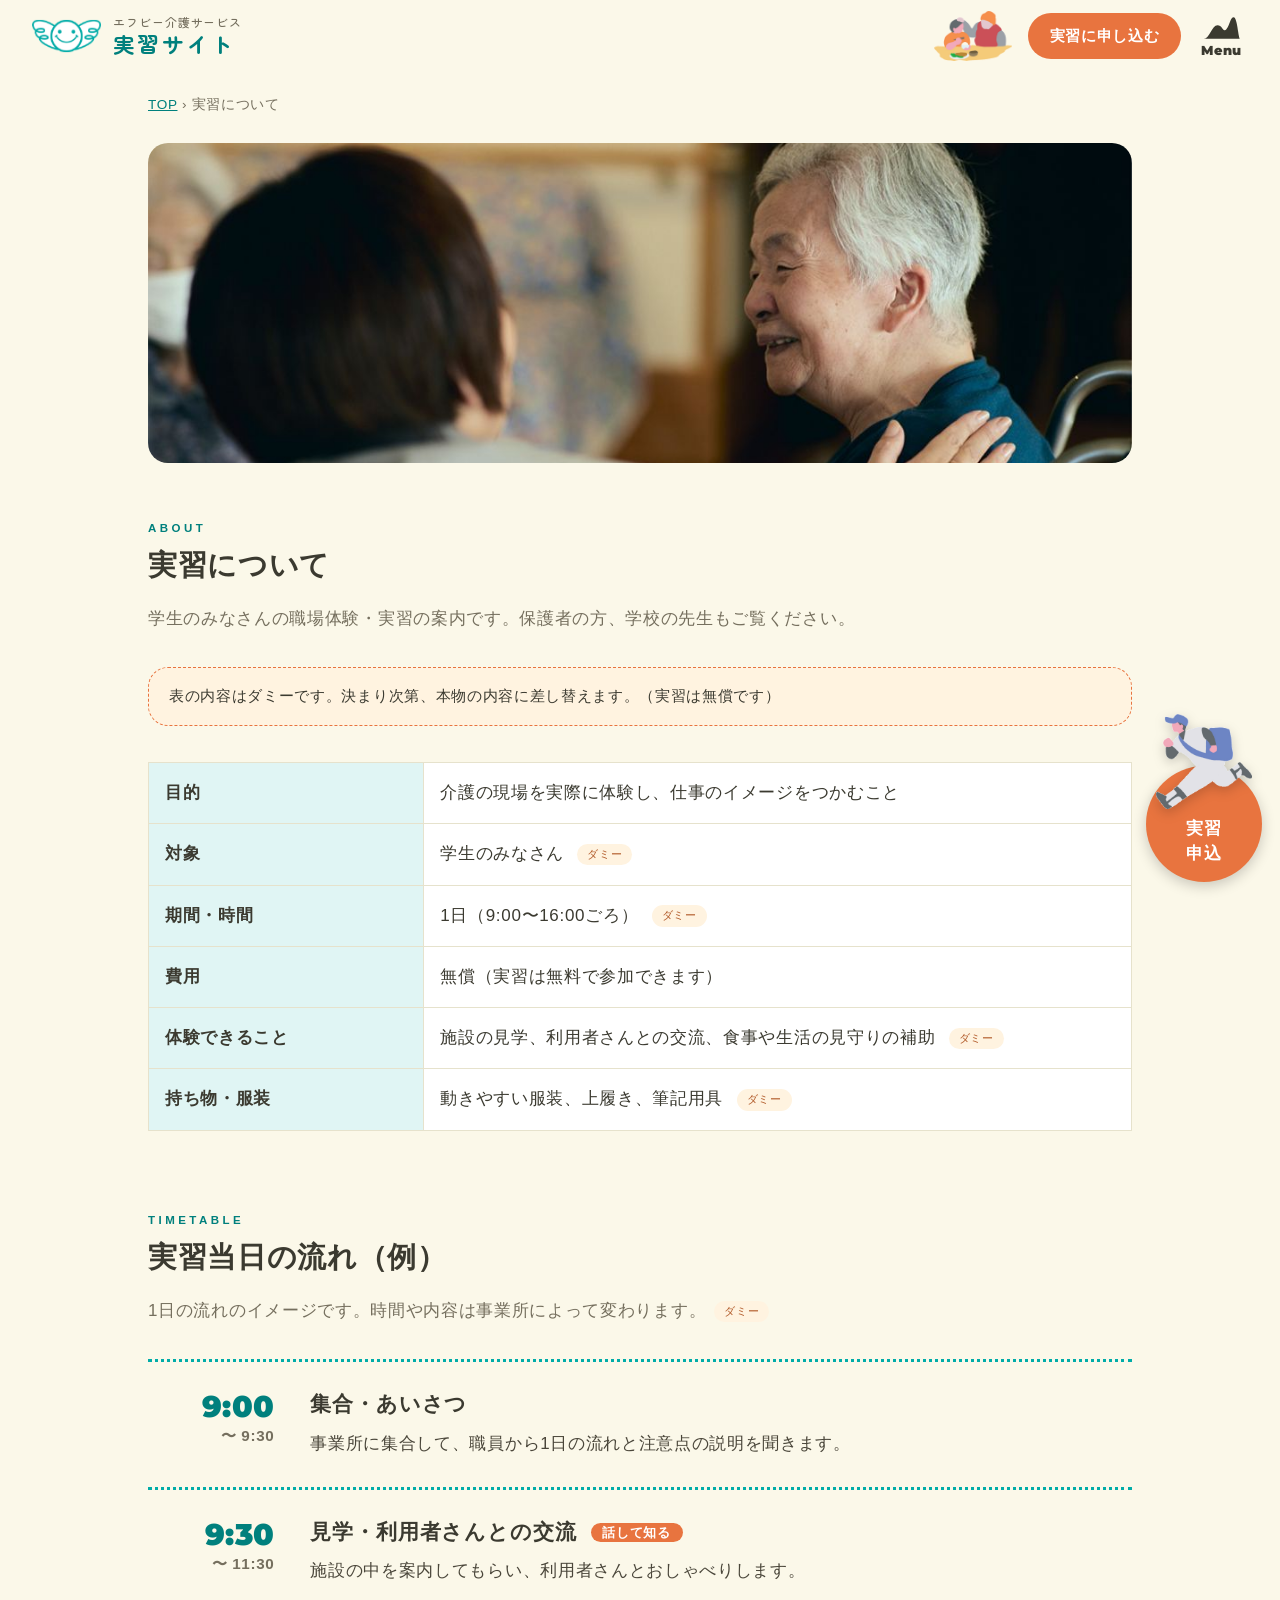
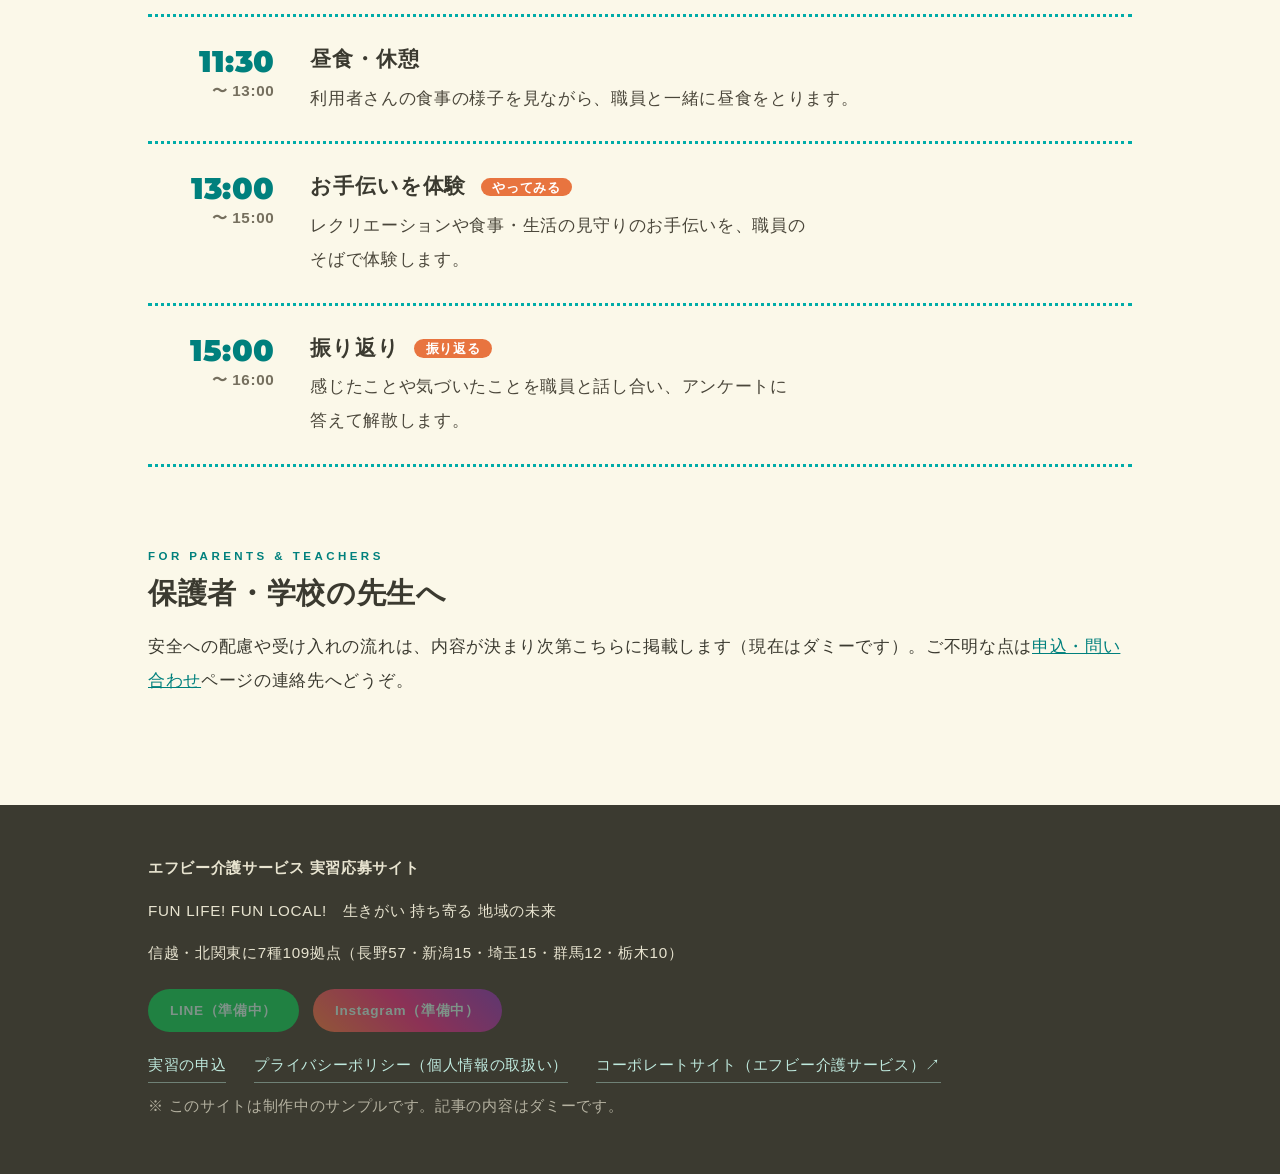
==== commit 9d9a60f2: "実習ページに、読みやすい文字組のタイムテーブルを追加 Co-Authored-By: Claude Sonnet 5.5 <noreply@anthropic.com> Claude-Session:" ====
--- a/about.html
+++ b/about.html
@@ -4,5 +4,6 @@
 <p class="lead">学生のみなさんの職場体験・実習の案内です。保護者の方、学校の先生もご覧ください。</p>
 <div class="notice">表の内容はダミーです。決まり次第、本物の内容に差し替えます。（実習は無償です）</div>
 <table class="t mt"><tr><th>目的</th><td>介護の現場を実際に体験し、仕事のイメージをつかむこと</td></tr><tr><th>対象</th><td>学生のみなさん <span class="dummy">ダミー</span></td></tr><tr><th>期間・時間</th><td>1日（9:00〜16:00ごろ） <span class="dummy">ダミー</span></td></tr><tr><th>費用</th><td>無償（実習は無料で参加できます）</td></tr><tr><th>体験できること</th><td>施設の見学、利用者さんとの交流、食事や生活の見守りの補助 <span class="dummy">ダミー</span></td></tr><tr><th>持ち物・服装</th><td>動きやすい服装、上履き、筆記用具 <span class="dummy">ダミー</span></td></tr></table>
+<h2 class="sec mt"><small>TIMETABLE</small>実習当日の流れ（例）</h2><p class="lead">1日の流れのイメージです。時間や内容は事業所によって変わります。<span class="dummy">ダミー</span></p><ol class="timetable"><li class="tt"><div class="tt-time"><b>9:00</b><span>〜 9:30</span></div><div class="tt-body"><h3>集合・あいさつ</h3><p>事業所に集合して、職員から1日の流れと注意点の説明を聞きます。</p></div></li><li class="tt"><div class="tt-time"><b>9:30</b><span>〜 11:30</span></div><div class="tt-body"><h3>見学・利用者さんとの交流 <em>話して知る</em></h3><p>施設の中を案内してもらい、利用者さんとおしゃべりします。</p></div></li><li class="tt"><div class="tt-time"><b>11:30</b><span>〜 13:00</span></div><div class="tt-body"><h3>昼食・休憩</h3><p>利用者さんの食事の様子を見ながら、職員と一緒に昼食をとります。</p></div></li><li class="tt"><div class="tt-time"><b>13:00</b><span>〜 15:00</span></div><div class="tt-body"><h3>お手伝いを体験 <em>やってみる</em></h3><p>レクリエーションや食事・生活の見守りのお手伝いを、職員のそばで体験します。</p></div></li><li class="tt"><div class="tt-time"><b>15:00</b><span>〜 16:00</span></div><div class="tt-body"><h3>振り返り <em>振り返る</em></h3><p>感じたことや気づいたことを職員と話し合い、アンケートに答えて解散します。</p></div></li></ol>
 <h2 class="sec mt"><small>FOR PARENTS &amp; TEACHERS</small>保護者・学校の先生へ</h2><p>安全への配慮や受け入れの流れは、内容が決まり次第こちらに掲載します（現在はダミーです）。ご不明な点は<a href="apply.html">申込・問い合わせ</a>ページの連絡先へどうぞ。</p></div>
 <script src="js/config.js"></script><script src="js/articles-data.js"></script><script src="js/site.js"></script><script>layout();</script></body></html>
--- a/css/style.css
+++ b/css/style.css
@@ -1,7 +1,7 @@
 /* 余白を大きく、行間を広く。参考：息を吸える余白感（suu-haa.jp）。色はエフビーのロゴ色 */
 :root{
   --mint:#00aca8;--mint-d:#00807d;--mint-l:#e0f5f4;
-  --cream:#fbf8e9;--ink:#3b3a30;--sub:#756f5e;--accent:#f08a5d;--sun:#f6c445;--line:#e6e2cc;
+  --cream:#fbf8e9;--ink:#3b3a30;--sub:#756f5e;--accent:#e8743f;--sun:#f6c445;--line:#e6e2cc;
   --r:20px;--gap:clamp(48px,7vw,88px);
 }
 *{box-sizing:border-box}
@@ -77,7 +77,7 @@
 form label{display:block;margin:20px 0 6px;font-weight:700}form input,form select,form textarea{width:100%;padding:14px 16px;border:1.5px solid var(--line);border-radius:12px;font:inherit;background:#fff;letter-spacing:.04em}
 .search{display:flex;gap:8px;margin-bottom:28px}.search input{flex:1;padding:14px 20px;border-radius:99px;border:1.5px solid var(--line);font:inherit;background:#fff}
 .sns{display:flex;gap:14px;flex-wrap:wrap;margin-top:20px}.sns a{padding:8px 22px;border-radius:99px;color:#fff;text-decoration:none;font-weight:700;font-size:.85rem}
-.sns .line{background:#06c755}.sns .insta{background:linear-gradient(45deg,#f9a03f,#dd2a7b,#8134af)}.sns a.off{opacity:.5;pointer-events:none}
+.sns .line{background:#06c755}.sns .insta{background:linear-gradient(45deg,#e8743f,#dd2a7b,#8134af)}.sns a.off{opacity:.5;pointer-events:none}
 .contact{background:#fff;border:1px solid var(--line);border-radius:var(--r);padding:24px 26px;margin-top:40px;line-height:1.9}
 footer.site{background:var(--ink);color:#e8e4d0;padding:48px 0 40px;font-size:.95rem;line-height:2}footer.site a{color:#bfeade}
 footer.site p{margin:0 0 .8em}
@@ -133,7 +133,7 @@
 .pagephoto{display:block;width:100%;height:clamp(160px,28vw,320px);object-fit:cover;object-position:center 30%;border-radius:var(--r);margin:0 0 clamp(32px,5vw,56px)}
 .pagephoto.in{height:clamp(180px,32vw,360px);margin-bottom:28px}
 @media(max-width:640px){.hbtns .cta{display:none}.menupanel{padding:64px 26px 40px}}
-:root{--mp:#e8743f;--mp-cta:#00807d}:root[data-menu-theme=teal]{--mp:#00aca8;--mp-cta:#f08a5d}
+:root{--mp:#e8743f;--mp-cta:#00807d}:root[data-menu-theme=teal]{--mp:#00aca8;--mp-cta:#e8743f}
 .mtheme{display:flex;gap:8px;align-items:center;justify-content:center;margin-top:28px;font-size:.8rem}.mtheme button{background:none;border:1.5px solid rgba(255,255,255,.7);color:#fff;border-radius:99px;padding:4px 12px;cursor:pointer;font:inherit}.mtheme button[aria-pressed=true]{background:#fff;color:#333;font-weight:700}
 header.site .wrap{max-width:none;padding-left:clamp(16px,2.5vw,36px);padding-right:clamp(16px,2.5vw,36px)}
 .hero .eyebrow{font-size:clamp(1.05rem,2.6vw,1.5rem);letter-spacing:.3em}.hero .fun{margin-top:.05em}
@@ -174,7 +174,7 @@
 .btn,.hbtns .cta,.tag,.mcta,.mclose,.fab{transition:transform .3s ease,box-shadow .3s ease,background-color .3s ease,color .3s ease,border-color .3s ease}
 .btn:hover,.hbtns .cta:hover,.mcta:hover{transform:translateY(-5px) scale(1.06);box-shadow:0 12px 24px rgba(0,0,0,.16)}
 .btn.ghost:hover{background:var(--mint);color:#fff;border-color:var(--mint)}
-.btn.orange:hover,.hbtns .cta:hover{background:#e97a48}
+.btn.orange:hover,.hbtns .cta:hover{background:#e8743f}
 .btn:active,.hbtns .cta:active{transform:translateY(-1px) scale(1.02)}
 .tag:hover{transform:translateY(-4px) scale(1.06);box-shadow:0 8px 16px rgba(0,0,0,.12)}
 .fab:hover{transform:scale(1.14) rotate(-6deg);box-shadow:0 10px 24px rgba(0,0,0,.28)}
@@ -231,3 +231,85 @@
 .logo .lt{display:flex;flex-direction:column;font-family:"Zen Maru Gothic","Hiragino Maru Gothic ProN","Yu Gothic",sans-serif;line-height:1.25}
 .logo .lt small{font-size:.74rem;font-weight:500;letter-spacing:.08em;color:var(--sub)}
 .logo .lt b{font-size:1.35rem;font-weight:700;letter-spacing:.12em;color:var(--mint-d)}
+
+.hbtns .hrun{height:52px;width:auto;transform:scaleX(-1);animation:hrun 1.5s ease-in-out infinite;margin-right:-4px;pointer-events:none}
+.hbtns:has(.cta:hover) .hrun{animation-duration:.8s}
+@keyframes hrun{0%,100%{transform:scaleX(-1) translateY(0) rotate(-3deg)}50%{transform:scaleX(-1) translateY(-5px) rotate(3deg)}}
+@media(max-width:760px){.hbtns .hrun{display:none}}
+@media(prefers-reduced-motion:reduce){.hbtns .hrun{animation:none}}
+
+/* ヘッダーのイラスト：ごはんの時間（動きはひかえめ） */
+.hbtns .hrun{height:50px;transform:none;animation:hmeal 4s ease-in-out infinite;margin-right:2px}
+@keyframes hmeal{0%,100%{transform:translateY(0)}50%{transform:translateY(-3px)}}
+.hbtns:has(.cta:hover) .hrun{animation-duration:4s}
+
+/* 拠点マップ */
+.area-fig{margin:0;max-width:900px;margin-inline:auto;opacity:0;transform:translateY(28px) scale(.97);transition:opacity .9s ease,transform .9s ease}
+.area-fig.in{opacity:1;transform:none}
+.area-fig img{display:block;width:100%;height:auto}
+@media(prefers-reduced-motion:reduce){.area-fig{opacity:1;transform:none;transition:none}}
+
+/* エフビー流の学び（循環図） */
+.lh-sub{text-align:center;color:var(--mint-d);font-weight:700;letter-spacing:.12em;margin:0}
+.lh-ttl{text-align:center;font-size:clamp(1.3rem,3.2vw,2rem);line-height:1.6;margin:.2em 0 1.4em}
+.learn{display:grid;grid-template-columns:minmax(0,1fr) minmax(0,1.35fr) minmax(0,1fr);gap:clamp(16px,3vw,36px);align-items:center}
+.lbox{background:#fff;border:2.5px solid var(--accent);border-radius:26px;padding:22px 24px;box-shadow:0 6px 0 rgba(240,138,93,.18)}
+.lbox.lb-t{border-color:var(--mint);box-shadow:0 6px 0 rgba(0,172,168,.18)}
+.lbox h3{margin:0 0 .2em;text-align:center;font-size:1.7rem;letter-spacing:.12em;color:var(--accent)}
+.lb-t h3{color:var(--mint-d)}
+.lbox .lq{font-weight:700;margin:0 0 .5em;text-align:center;font-size:.98rem}
+.lbox ul{margin:0;padding-left:1.1em;font-size:.9rem;line-height:1.9;color:var(--sub)}
+.lside{display:grid;gap:22px}
+.lcycle{position:relative;width:100%;max-width:500px;aspect-ratio:1;margin-inline:auto}
+.lcycle svg{position:absolute;inset:0;width:100%;height:100%}
+.lcore{position:absolute;left:50%;top:50%;width:40%;aspect-ratio:1;transform:translate(-50%,-50%);border-radius:50%;background:radial-gradient(circle,#fdeee4 0%,#fdeee4 60%,rgba(253,238,228,.0) 100%);display:flex;align-items:center;justify-content:center;text-align:center;color:var(--accent);font-size:clamp(.8rem,1.5vw,1.05rem);line-height:1.6}
+.lc{position:absolute;width:32%;aspect-ratio:1;border-radius:50%;background:var(--mint);border:4px solid #fff;box-shadow:0 5px 0 rgba(0,128,125,.25);display:flex;flex-direction:column;align-items:center;justify-content:center;text-align:center;color:#fff;line-height:1.3;transform:translate(-50%,-50%)}
+.lc i{font:900 .72rem Montserrat,sans-serif;font-style:normal;letter-spacing:.1em;background:#fff;color:var(--mint-d);border-radius:99px;padding:0 .6em;margin-bottom:.25em}
+.lc b{font-size:clamp(.85rem,1.7vw,1.1rem);letter-spacing:.04em}
+.lc small{font-size:clamp(.55rem,1vw,.68rem);font-weight:500;margin-top:.15em;opacity:.95}
+.lc3,.lc4{background:#e8743f;box-shadow:0 5px 0 rgba(232,116,63,.25)}
+.lc3 i,.lc4 i{color:#c4521f}
+.lc1{left:50%;top:16%}.lc2{left:84%;top:50%}.lc3{left:50%;top:84%}.lc4{left:16%;top:50%}
+.rv{opacity:0;transform:translateY(26px);transition:opacity .8s ease,transform .8s ease}
+.rv.in{opacity:1;transform:none}
+.lcycle.rv.in .lc{animation:lcpop .7s cubic-bezier(.2,1.4,.4,1) both}
+.lcycle.rv.in .lc2{animation-delay:.15s}.lcycle.rv.in .lc3{animation-delay:.3s}.lcycle.rv.in .lc4{animation-delay:.45s}
+@keyframes lcpop{from{opacity:0;transform:translate(-50%,-50%) scale(.4)}to{opacity:1;transform:translate(-50%,-50%) scale(1)}}
+@media(max-width:860px){.learn{grid-template-columns:1fr}.lcycle{order:-1;max-width:340px}}
+@media(prefers-reduced-motion:reduce){.rv{opacity:1;transform:none;transition:none}.lcycle.rv.in .lc{animation:none}}
+
+.learn{grid-template-areas:"b1 cy b2" "b4 cy b3"}
+.learn .lcycle{grid-area:cy}.learn .b1{grid-area:b1}.learn .b2{grid-area:b2}.learn .b3{grid-area:b3}.learn .b4{grid-area:b4}
+.lbox h3 i{display:block;font:900 .8rem Montserrat,sans-serif;font-style:normal;letter-spacing:.15em;opacity:.7}
+@media(max-width:860px){.learn{grid-template-areas:none}.learn .lcycle,.learn .b1,.learn .b2,.learn .b3,.learn .b4{grid-area:auto}}
+
+#learn .wide{max-width:1400px;padding:0 clamp(16px,3vw,48px)}
+#learn .learn{grid-template-columns:minmax(0,1fr) minmax(0,1.5fr) minmax(0,1fr)}
+#learn .lcycle{max-width:660px}
+#learn .lc b{font-size:clamp(.85rem,2vw,1.5rem)}
+#learn .lc small{font-size:clamp(.55rem,1.1vw,.9rem)}
+#learn .lc i{font-size:clamp(.6rem,1vw,.85rem)}
+#learn .lcore{font-size:clamp(.8rem,1.9vw,1.4rem)}
+#learn .lbox{padding:clamp(22px,2.4vw,36px)}
+#learn .lbox ul{font-size:clamp(.88rem,1.2vw,1.05rem)}
+#learn .lbox .lq{font-size:clamp(.98rem,1.3vw,1.15rem)}
+#learn .lbox h3{font-size:clamp(1.5rem,2.2vw,2rem)}
+@media(max-width:860px){#learn .lcycle{max-width:420px}}
+
+.lc1{left:24%;top:24%}.lc2{left:76%;top:24%}.lc3{left:76%;top:76%}.lc4{left:24%;top:76%}
+#learn .lcore{width:34%}
+
+.mxwrap{position:sticky;top:-58px;height:0;margin-top:-56px;display:flex;justify-content:flex-end;z-index:3}
+.mx{width:46px;height:46px;border-radius:50%;border:0;background:#fff;color:var(--mp);cursor:pointer;display:grid;place-items:center;box-shadow:0 3px 0 rgba(0,0,0,.15);transition:transform .3s ease}
+.mx svg{width:20px;height:20px}.mx:hover{transform:rotate(90deg) scale(1.1)}
+@media(max-width:640px){.mxwrap{top:-24px;margin-top:-26px}}
+
+.timetable{list-style:none;margin:1.2em 0 0;padding:0;border-top:3px dotted var(--mint)}
+.tt{display:grid;grid-template-columns:7.2em 1fr;gap:0 clamp(16px,3vw,36px);padding:26px 4px;border-bottom:3px dotted var(--mint);align-items:start}
+.tt-time{text-align:right;line-height:1.3;white-space:nowrap}
+.tt-time b{display:block;font:900 1.9rem Montserrat,sans-serif;color:var(--mint-d);letter-spacing:.01em}
+.tt-time span{font-size:.95rem;color:var(--sub);font-weight:700}
+.tt-body h3{margin:0 0 .35em;font-size:1.3rem;line-height:1.5;letter-spacing:.04em}
+.tt-body h3 em{font-style:normal;font-size:.8rem;background:#e8743f;color:#fff;border-radius:99px;padding:.15em .9em;margin-left:.6em;vertical-align:.15em;letter-spacing:.06em}
+.tt-body p{margin:0;font-size:1.06rem;line-height:2;letter-spacing:.04em;max-width:34em;color:#4a463a;word-break:auto-phrase;line-break:strict;text-wrap:pretty}
+@media(max-width:640px){.tt{grid-template-columns:1fr;padding:20px 2px}.tt-time{text-align:left;display:flex;align-items:baseline;gap:.7em;margin-bottom:.4em}.tt-time b{font-size:1.6rem}.tt-body h3{font-size:1.18rem}.tt-body p{font-size:1rem}}
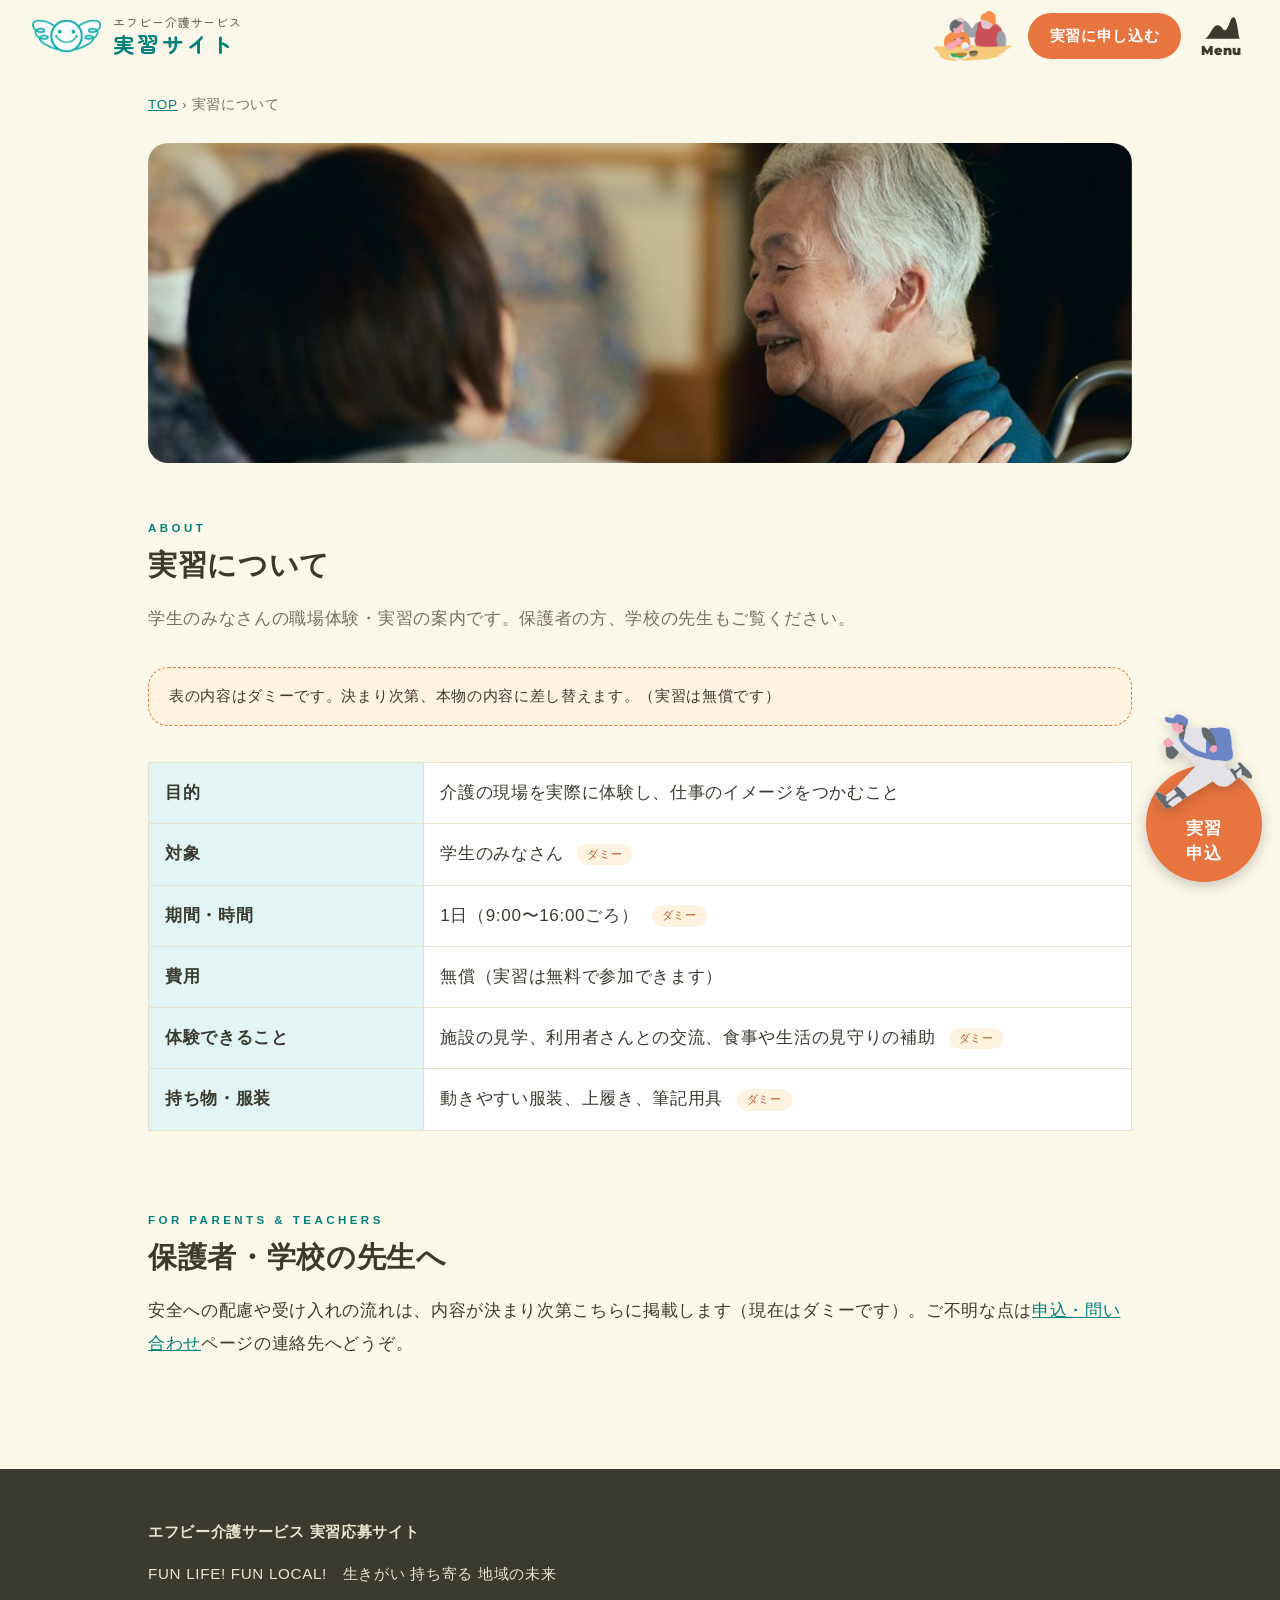
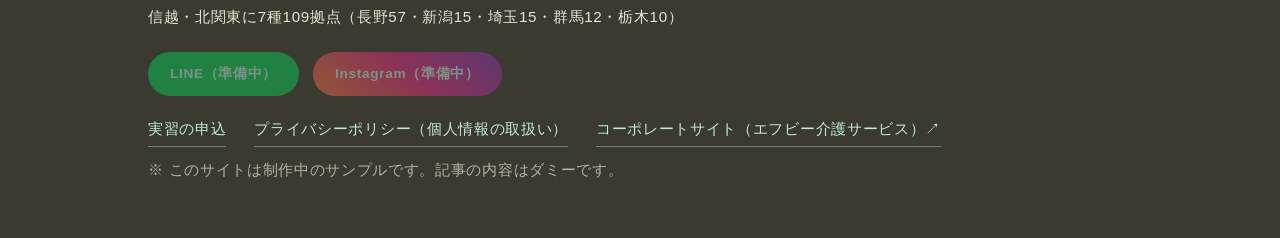
==== commit 4d841c6c: "Revert "実習ページに、読みやすい文字組のタイムテーブルを追加" This reverts commit 9d9a60f27c0a0b59cbddbbe26aede92d8c778a1f." ====
--- a/about.html
+++ b/about.html
@@ -4,6 +4,5 @@
 <p class="lead">学生のみなさんの職場体験・実習の案内です。保護者の方、学校の先生もご覧ください。</p>
 <div class="notice">表の内容はダミーです。決まり次第、本物の内容に差し替えます。（実習は無償です）</div>
 <table class="t mt"><tr><th>目的</th><td>介護の現場を実際に体験し、仕事のイメージをつかむこと</td></tr><tr><th>対象</th><td>学生のみなさん <span class="dummy">ダミー</span></td></tr><tr><th>期間・時間</th><td>1日（9:00〜16:00ごろ） <span class="dummy">ダミー</span></td></tr><tr><th>費用</th><td>無償（実習は無料で参加できます）</td></tr><tr><th>体験できること</th><td>施設の見学、利用者さんとの交流、食事や生活の見守りの補助 <span class="dummy">ダミー</span></td></tr><tr><th>持ち物・服装</th><td>動きやすい服装、上履き、筆記用具 <span class="dummy">ダミー</span></td></tr></table>
-<h2 class="sec mt"><small>TIMETABLE</small>実習当日の流れ（例）</h2><p class="lead">1日の流れのイメージです。時間や内容は事業所によって変わります。<span class="dummy">ダミー</span></p><ol class="timetable"><li class="tt"><div class="tt-time"><b>9:00</b><span>〜 9:30</span></div><div class="tt-body"><h3>集合・あいさつ</h3><p>事業所に集合して、職員から1日の流れと注意点の説明を聞きます。</p></div></li><li class="tt"><div class="tt-time"><b>9:30</b><span>〜 11:30</span></div><div class="tt-body"><h3>見学・利用者さんとの交流 <em>話して知る</em></h3><p>施設の中を案内してもらい、利用者さんとおしゃべりします。</p></div></li><li class="tt"><div class="tt-time"><b>11:30</b><span>〜 13:00</span></div><div class="tt-body"><h3>昼食・休憩</h3><p>利用者さんの食事の様子を見ながら、職員と一緒に昼食をとります。</p></div></li><li class="tt"><div class="tt-time"><b>13:00</b><span>〜 15:00</span></div><div class="tt-body"><h3>お手伝いを体験 <em>やってみる</em></h3><p>レクリエーションや食事・生活の見守りのお手伝いを、職員のそばで体験します。</p></div></li><li class="tt"><div class="tt-time"><b>15:00</b><span>〜 16:00</span></div><div class="tt-body"><h3>振り返り <em>振り返る</em></h3><p>感じたことや気づいたことを職員と話し合い、アンケートに答えて解散します。</p></div></li></ol>
 <h2 class="sec mt"><small>FOR PARENTS &amp; TEACHERS</small>保護者・学校の先生へ</h2><p>安全への配慮や受け入れの流れは、内容が決まり次第こちらに掲載します（現在はダミーです）。ご不明な点は<a href="apply.html">申込・問い合わせ</a>ページの連絡先へどうぞ。</p></div>
 <script src="js/config.js"></script><script src="js/articles-data.js"></script><script src="js/site.js"></script><script>layout();</script></body></html>
--- a/css/style.css
+++ b/css/style.css
@@ -303,13 +303,3 @@
 .mx{width:46px;height:46px;border-radius:50%;border:0;background:#fff;color:var(--mp);cursor:pointer;display:grid;place-items:center;box-shadow:0 3px 0 rgba(0,0,0,.15);transition:transform .3s ease}
 .mx svg{width:20px;height:20px}.mx:hover{transform:rotate(90deg) scale(1.1)}
 @media(max-width:640px){.mxwrap{top:-24px;margin-top:-26px}}
-
-.timetable{list-style:none;margin:1.2em 0 0;padding:0;border-top:3px dotted var(--mint)}
-.tt{display:grid;grid-template-columns:7.2em 1fr;gap:0 clamp(16px,3vw,36px);padding:26px 4px;border-bottom:3px dotted var(--mint);align-items:start}
-.tt-time{text-align:right;line-height:1.3;white-space:nowrap}
-.tt-time b{display:block;font:900 1.9rem Montserrat,sans-serif;color:var(--mint-d);letter-spacing:.01em}
-.tt-time span{font-size:.95rem;color:var(--sub);font-weight:700}
-.tt-body h3{margin:0 0 .35em;font-size:1.3rem;line-height:1.5;letter-spacing:.04em}
-.tt-body h3 em{font-style:normal;font-size:.8rem;background:#e8743f;color:#fff;border-radius:99px;padding:.15em .9em;margin-left:.6em;vertical-align:.15em;letter-spacing:.06em}
-.tt-body p{margin:0;font-size:1.06rem;line-height:2;letter-spacing:.04em;max-width:34em;color:#4a463a;word-break:auto-phrase;line-break:strict;text-wrap:pretty}
-@media(max-width:640px){.tt{grid-template-columns:1fr;padding:20px 2px}.tt-time{text-align:left;display:flex;align-items:baseline;gap:.7em;margin-bottom:.4em}.tt-time b{font-size:1.6rem}.tt-body h3{font-size:1.18rem}.tt-body p{font-size:1rem}}
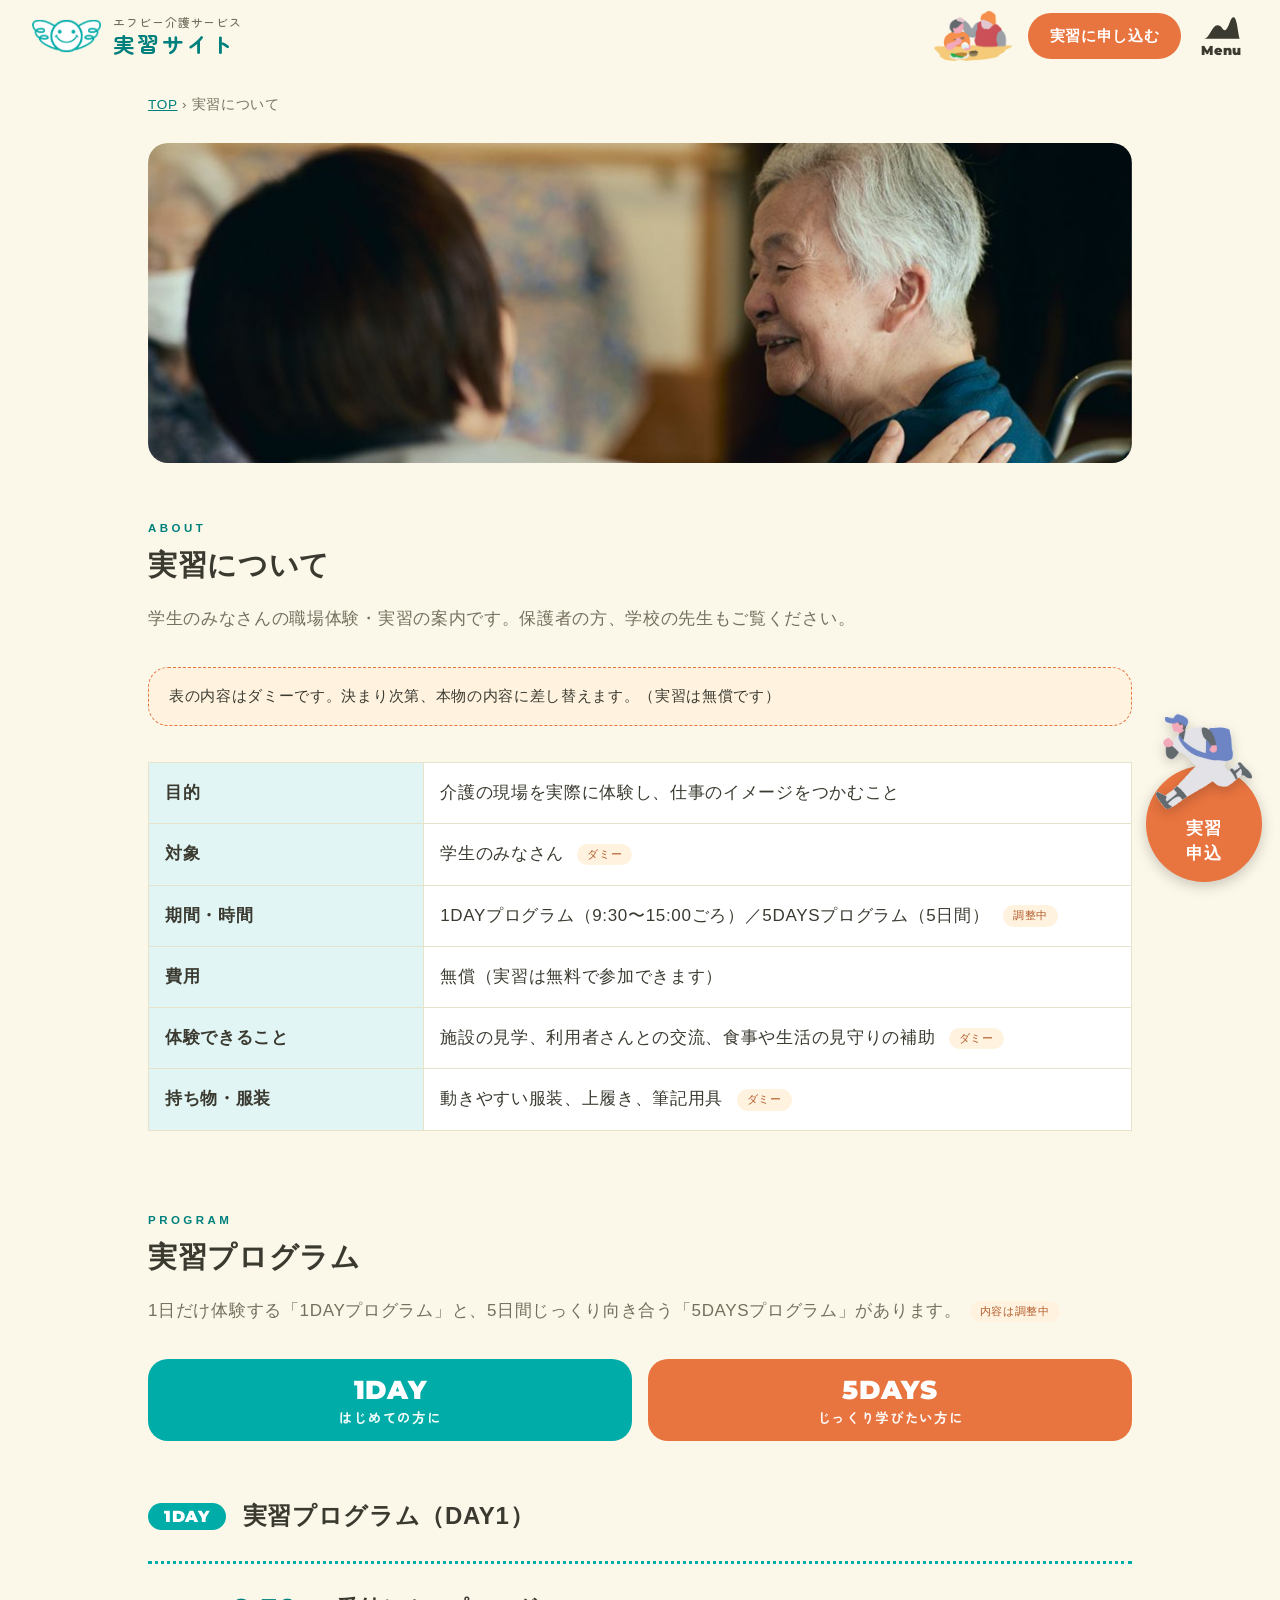
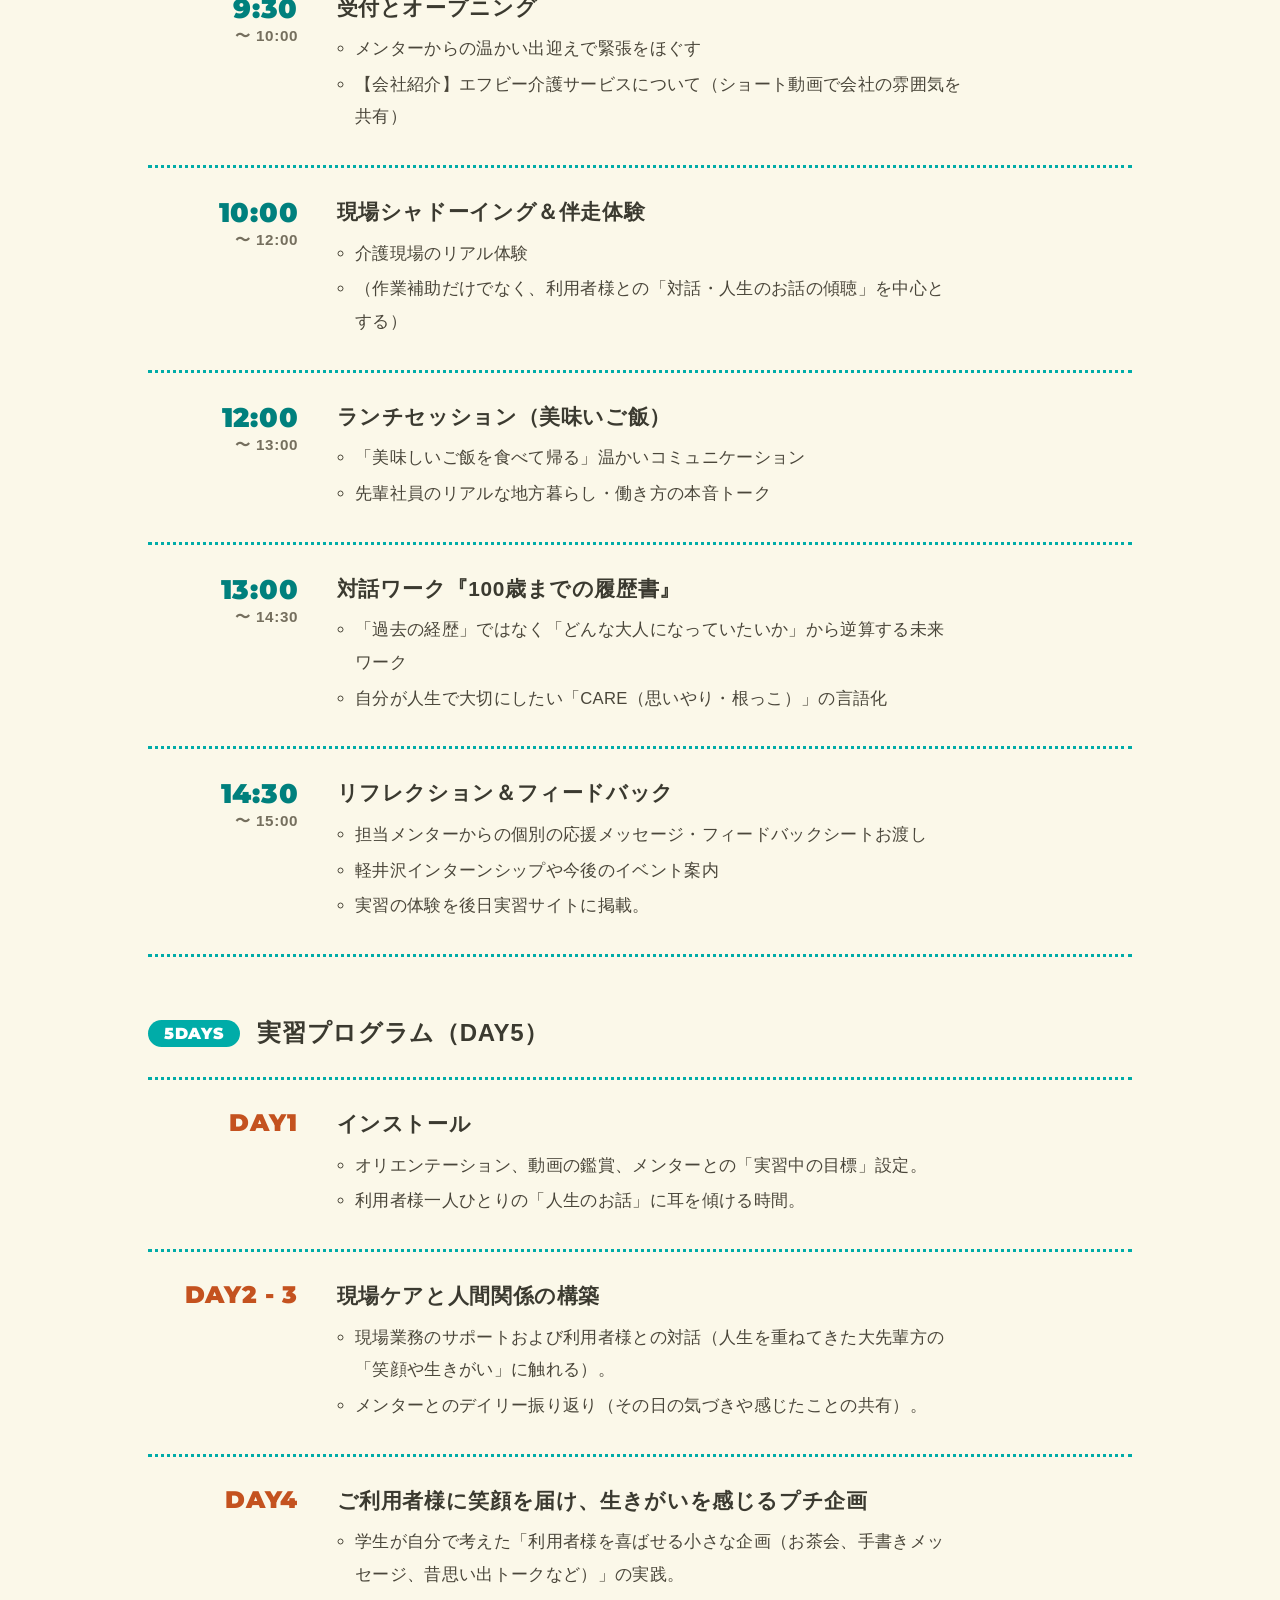
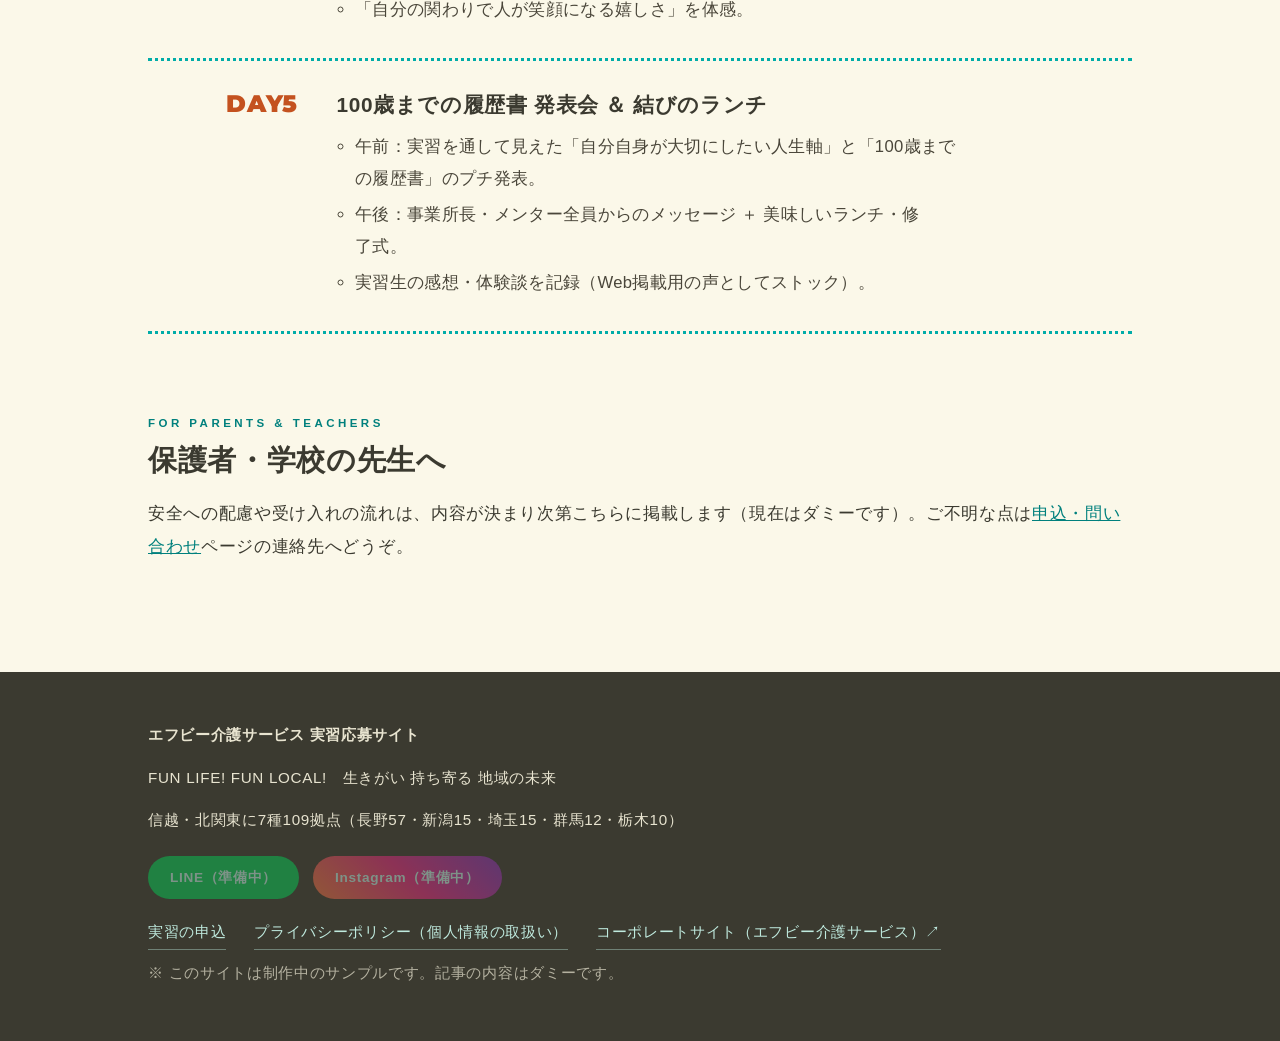
==== commit 3cac5c65: "1DAY・5DAYSの実習プログラムを追加（TOPのカード、実習ページの詳細、申込フォームの選択） Co-Authored-By: Claude Sonnet 5.5 <noreply@anthrop" ====
--- a/about.html
+++ b/about.html
@@ -3,6 +3,7 @@
 <div class="wrap page"><div class="crumb"><a href="index.html">TOP</a> › 実習について</div><img class="pagephoto" src="img/photo-smile.jpg" alt="実習の様子"><h2 class="sec"><small>ABOUT</small>実習について</h2>
 <p class="lead">学生のみなさんの職場体験・実習の案内です。保護者の方、学校の先生もご覧ください。</p>
 <div class="notice">表の内容はダミーです。決まり次第、本物の内容に差し替えます。（実習は無償です）</div>
-<table class="t mt"><tr><th>目的</th><td>介護の現場を実際に体験し、仕事のイメージをつかむこと</td></tr><tr><th>対象</th><td>学生のみなさん <span class="dummy">ダミー</span></td></tr><tr><th>期間・時間</th><td>1日（9:00〜16:00ごろ） <span class="dummy">ダミー</span></td></tr><tr><th>費用</th><td>無償（実習は無料で参加できます）</td></tr><tr><th>体験できること</th><td>施設の見学、利用者さんとの交流、食事や生活の見守りの補助 <span class="dummy">ダミー</span></td></tr><tr><th>持ち物・服装</th><td>動きやすい服装、上履き、筆記用具 <span class="dummy">ダミー</span></td></tr></table>
+<table class="t mt"><tr><th>目的</th><td>介護の現場を実際に体験し、仕事のイメージをつかむこと</td></tr><tr><th>対象</th><td>学生のみなさん <span class="dummy">ダミー</span></td></tr><tr><th>期間・時間</th><td>1DAYプログラム（9:30〜15:00ごろ）／5DAYSプログラム（5日間） <span class="dummy">調整中</span></td></tr><tr><th>費用</th><td>無償（実習は無料で参加できます）</td></tr><tr><th>体験できること</th><td>施設の見学、利用者さんとの交流、食事や生活の見守りの補助 <span class="dummy">ダミー</span></td></tr><tr><th>持ち物・服装</th><td>動きやすい服装、上履き、筆記用具 <span class="dummy">ダミー</span></td></tr></table>
+<h2 class="sec mt" id="program"><small>PROGRAM</small>実習プログラム</h2><p class="lead">1日だけ体験する「1DAYプログラム」と、5日間じっくり向き合う「5DAYSプログラム」があります。<span class="dummy">内容は調整中</span></p><nav class="progtabs"><a href="#day1">1DAY<small>はじめての方に</small></a><a href="#days5">5DAYS<small>じっくり学びたい方に</small></a></nav><h3 class="progh" id="day1"><em>1DAY</em>実習プログラム（DAY1）</h3><ol class="timetable "><li class="tt"><div class="tt-time"><b>9:30</b><span>〜 10:00</span></div><div class="tt-body"><h3>受付とオープニング</h3><ul><li>メンターからの温かい出迎えで緊張をほぐす</li><li>【会社紹介】エフビー介護サービスについて（ショート動画で会社の雰囲気を共有）</li></ul></div></li><li class="tt"><div class="tt-time"><b>10:00</b><span>〜 12:00</span></div><div class="tt-body"><h3>現場シャドーイング＆伴走体験</h3><ul><li>介護現場のリアル体験</li><li>（作業補助だけでなく、利用者様との「対話・人生のお話の傾聴」を中心とする）</li></ul></div></li><li class="tt"><div class="tt-time"><b>12:00</b><span>〜 13:00</span></div><div class="tt-body"><h3>ランチセッション（美味いご飯）</h3><ul><li>「美味しいご飯を食べて帰る」温かいコミュニケーション</li><li>先輩社員のリアルな地方暮らし・働き方の本音トーク</li></ul></div></li><li class="tt"><div class="tt-time"><b>13:00</b><span>〜 14:30</span></div><div class="tt-body"><h3>対話ワーク『100歳までの履歴書』</h3><ul><li>「過去の経歴」ではなく「どんな大人になっていたいか」から逆算する未来ワーク</li><li>自分が人生で大切にしたい「CARE（思いやり・根っこ）」の言語化</li></ul></div></li><li class="tt"><div class="tt-time"><b>14:30</b><span>〜 15:00</span></div><div class="tt-body"><h3>リフレクション＆フィードバック</h3><ul><li>担当メンターからの個別の応援メッセージ・フィードバックシートお渡し</li><li>軽井沢インターンシップや今後のイベント案内</li><li>実習の体験を後日実習サイトに掲載。</li></ul></div></li></ol><h3 class="progh" id="days5"><em>5DAYS</em>実習プログラム（DAY5）</h3><ol class="timetable t5"><li class="tt"><div class="tt-time"><b class="day">DAY1</b></div><div class="tt-body"><h3>インストール</h3><ul><li>オリエンテーション、動画の鑑賞、メンターとの「実習中の目標」設定。</li><li>利用者様一人ひとりの「人生のお話」に耳を傾ける時間。</li></ul></div></li><li class="tt"><div class="tt-time"><b class="day">DAY2 - 3</b></div><div class="tt-body"><h3>現場ケアと人間関係の構築</h3><ul><li>現場業務のサポートおよび利用者様との対話（人生を重ねてきた大先輩方の「笑顔や生きがい」に触れる）。</li><li>メンターとのデイリー振り返り（その日の気づきや感じたことの共有）。</li></ul></div></li><li class="tt"><div class="tt-time"><b class="day">DAY4</b></div><div class="tt-body"><h3>ご利用者様に笑顔を届け、生きがいを感じるプチ企画</h3><ul><li>学生が自分で考えた「利用者様を喜ばせる小さな企画（お茶会、手書きメッセージ、昔思い出トークなど）」の実践。</li><li>「自分の関わりで人が笑顔になる嬉しさ」を体感。</li></ul></div></li><li class="tt"><div class="tt-time"><b class="day">DAY5</b></div><div class="tt-body"><h3>100歳までの履歴書 発表会 ＆ 結びのランチ</h3><ul><li>午前：実習を通して見えた「自分自身が大切にしたい人生軸」と「100歳までの履歴書」のプチ発表。</li><li>午後：事業所長・メンター全員からのメッセージ ＋ 美味しいランチ・修了式。</li><li>実習生の感想・体験談を記録（Web掲載用の声としてストック）。</li></ul></div></li></ol>
 <h2 class="sec mt"><small>FOR PARENTS &amp; TEACHERS</small>保護者・学校の先生へ</h2><p>安全への配慮や受け入れの流れは、内容が決まり次第こちらに掲載します（現在はダミーです）。ご不明な点は<a href="apply.html">申込・問い合わせ</a>ページの連絡先へどうぞ。</p></div>
 <script src="js/config.js"></script><script src="js/articles-data.js"></script><script src="js/site.js"></script><script>layout();</script></body></html>
--- a/css/style.css
+++ b/css/style.css
@@ -303,3 +303,43 @@
 .mx{width:46px;height:46px;border-radius:50%;border:0;background:#fff;color:var(--mp);cursor:pointer;display:grid;place-items:center;box-shadow:0 3px 0 rgba(0,0,0,.15);transition:transform .3s ease}
 .mx svg{width:20px;height:20px}.mx:hover{transform:rotate(90deg) scale(1.1)}
 @media(max-width:640px){.mxwrap{top:-24px;margin-top:-26px}}
+
+#learn .lbox li{letter-spacing:.02em;line-height:1.85;margin-bottom:.15em;line-break:strict;text-wrap:pretty}
+#learn .lbox li .nb{display:inline-block}
+@media(max-width:860px){#learn .learn{grid-template-columns:1fr}#learn .lcycle{order:-1}}
+#learn .lh-ttl{text-wrap:balance;line-break:strict}
+#learn .lbox li{letter-spacing:.01em}
+.mface{top:76px;left:42px;width:54px}
+.mx{width:40px;height:40px;position:relative;top:23px;right:6px}
+.mx svg{width:17px;height:17px}
+@media(max-width:640px){.mface{top:51px;left:32px}}
+
+.timetable{list-style:none;margin:1.2em 0 2.4em;padding:0;border-top:3px dotted var(--mint)}
+.tt{display:grid;grid-template-columns:8.6em 1fr;gap:0 clamp(16px,3vw,40px);padding:28px 4px;border-bottom:3px dotted var(--mint);align-items:start}
+.tt-time{text-align:right;line-height:1.3;white-space:nowrap}
+.tt-time b{display:block;font:900 1.7rem Montserrat,sans-serif;color:var(--mint-d)}
+.tt-time b.day{font-size:1.5rem}
+.tt-time span{font-size:.95rem;color:var(--sub);font-weight:700}
+.tt-body h3{margin:0 0 .5em;font-size:1.3rem;line-height:1.5;letter-spacing:.03em}
+.tt-body ul{margin:0;padding-left:1.1em;font-size:1.04rem;line-height:1.95;letter-spacing:.02em;color:#4a463a;max-width:38em;text-wrap:pretty;line-break:strict}
+.tt-body li{margin-bottom:.2em}
+.progtabs{display:flex;gap:16px;margin:1.4em 0 .6em;flex-wrap:wrap}
+.progtabs a{flex:1 1 220px;text-align:center;text-decoration:none;font:900 1.6rem Montserrat,sans-serif;color:#fff;background:var(--mint);border-radius:20px;padding:14px 10px;line-height:1.3;transition:transform .3s}
+.progtabs a:last-child{background:#e8743f}.progtabs a:hover{transform:translateY(-4px)}
+.progtabs small{display:block;font:700 .85rem "Zen Maru Gothic",sans-serif;opacity:.95}
+.progh{font-size:1.5rem;margin:2.2em 0 0;display:flex;align-items:center;gap:.7em;scroll-margin-top:90px}
+.progh em{font:900 1rem Montserrat,sans-serif;font-style:normal;background:var(--mint);color:#fff;border-radius:99px;padding:.25em 1em}
+#days5~.timetable .tt-time b,.t5 .tt-time b{color:#c4521f}
+.proggrid{display:grid;grid-template-columns:1fr 1fr;gap:clamp(18px,3vw,40px);margin-top:1.6em}
+.progc{display:flex;flex-direction:column;background:#fff;border:3px solid var(--mint);border-radius:30px;padding:clamp(24px,3vw,40px);text-decoration:none;color:inherit;box-shadow:0 7px 0 rgba(0,172,168,.18);transition:transform .3s,box-shadow .3s}
+.progc.p5{border-color:#e8743f;box-shadow:0 7px 0 rgba(232,116,63,.2)}
+.progc:hover{transform:translateY(-8px)}
+.pc-tag{font:900 clamp(2.4rem,5vw,3.6rem) Montserrat,sans-serif;color:var(--mint);line-height:1}
+.p5 .pc-tag{color:#e8743f}
+.progc h3{margin:.4em 0 .2em;font-size:clamp(1.2rem,2vw,1.55rem);line-height:1.5}
+.pc-sub{margin:0 0 1em;color:var(--sub);font-weight:700}
+.progc ul{list-style:none;margin:0 0 1.4em;padding:0;border-top:2px dotted #ddd}
+.progc li{display:grid;grid-template-columns:5.2em 1fr;gap:.8em;padding:.7em 0;border-bottom:2px dotted #ddd;line-height:1.7}
+.progc li b{color:var(--mint-d)}.p5 li b{color:#c4521f}
+.pc-go{margin-top:auto;align-self:flex-end;font-weight:700;color:var(--mint-d)}.p5 .pc-go{color:#c4521f}
+@media(max-width:860px){.proggrid{grid-template-columns:1fr}.tt{grid-template-columns:1fr;padding:22px 2px}.tt-time{text-align:left;display:flex;align-items:baseline;gap:.7em;margin-bottom:.4em}.tt-time b{font-size:1.5rem}.tt-body h3{font-size:1.15rem}.tt-body ul{font-size:1rem}.progh{font-size:1.2rem;flex-wrap:wrap}}
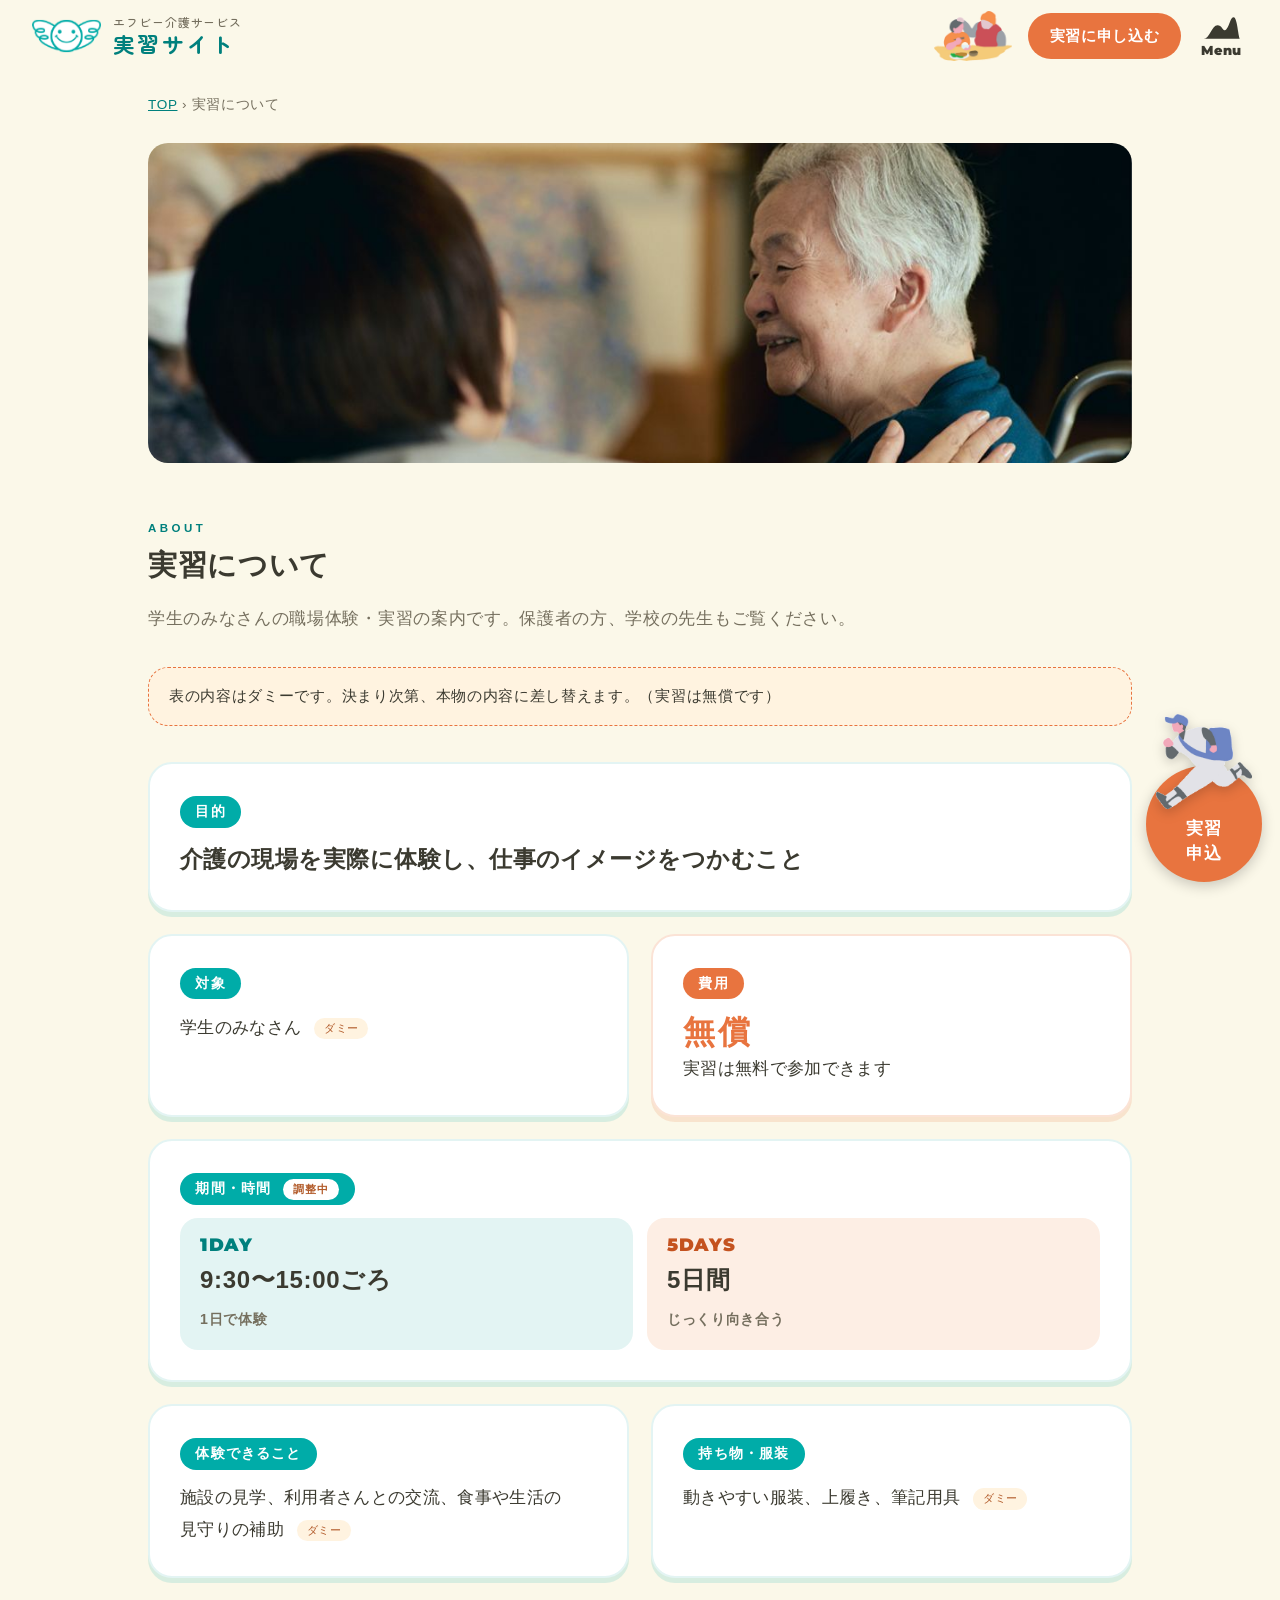
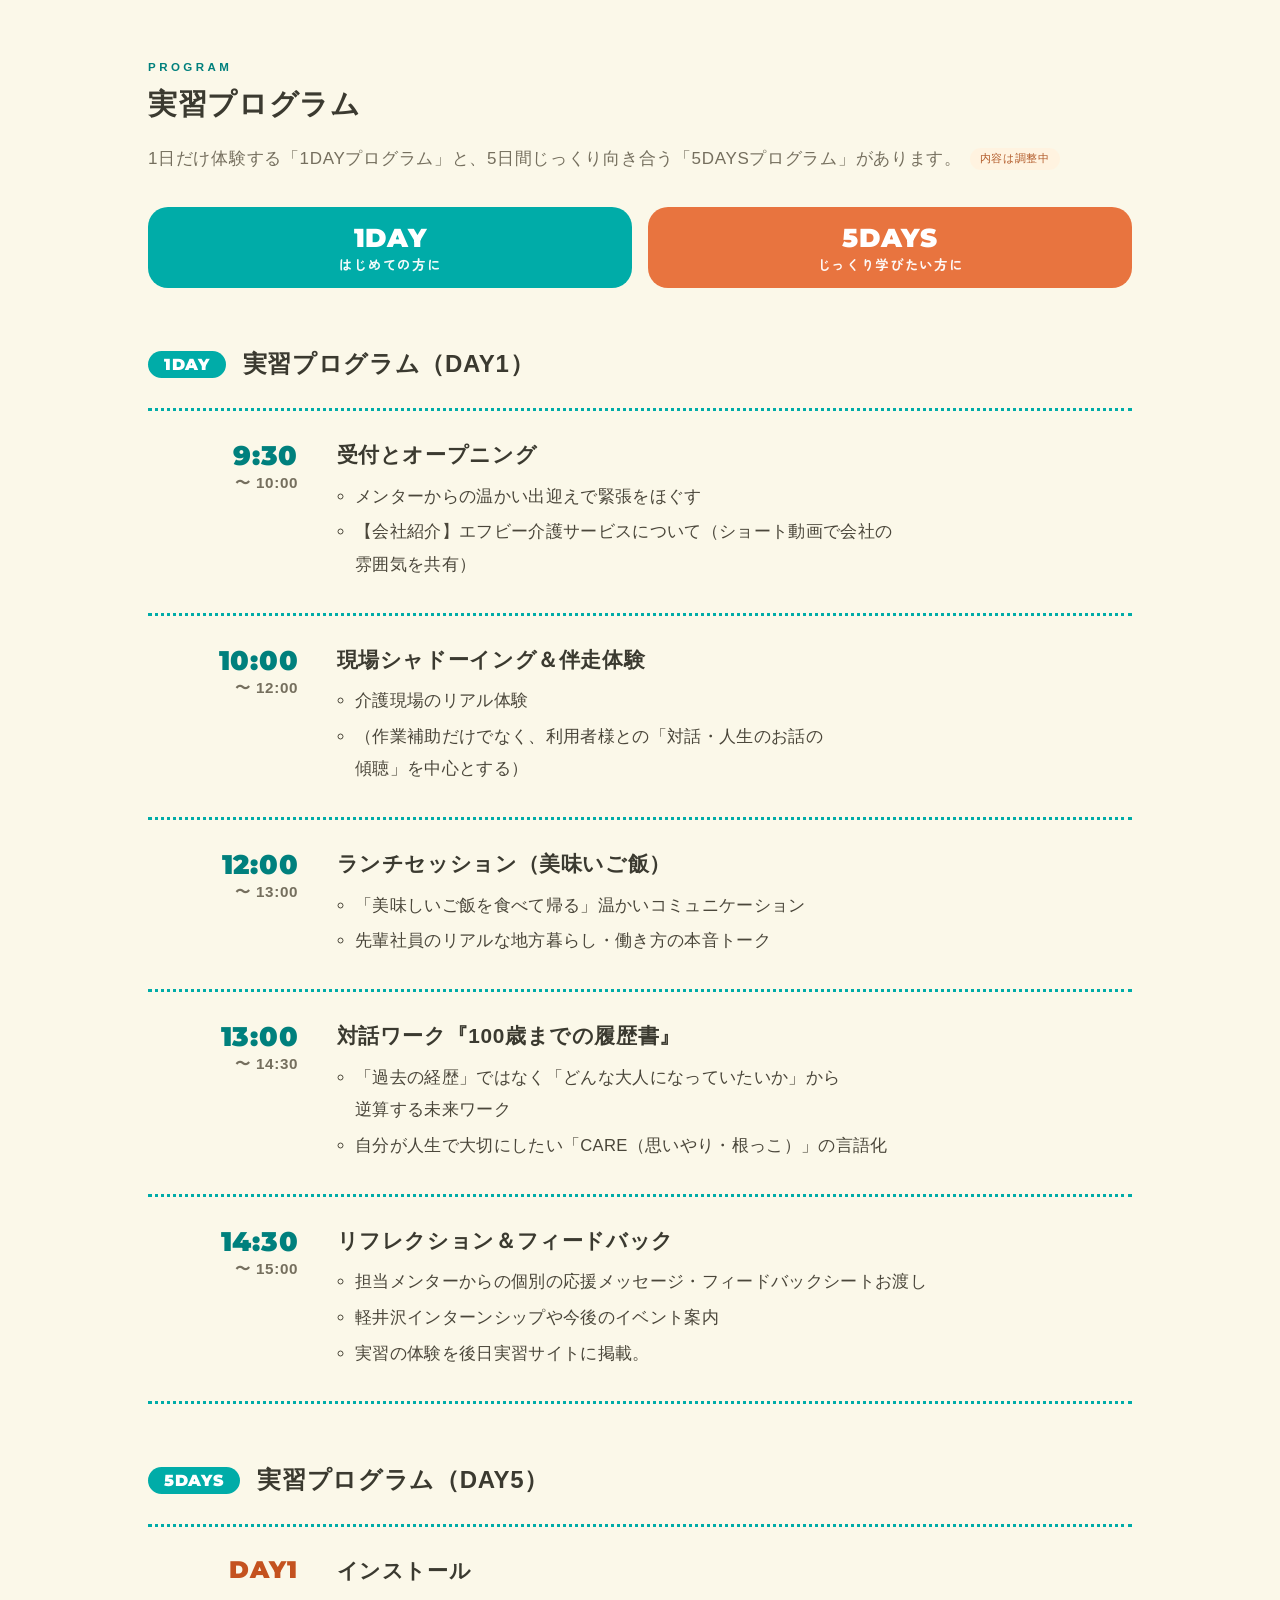
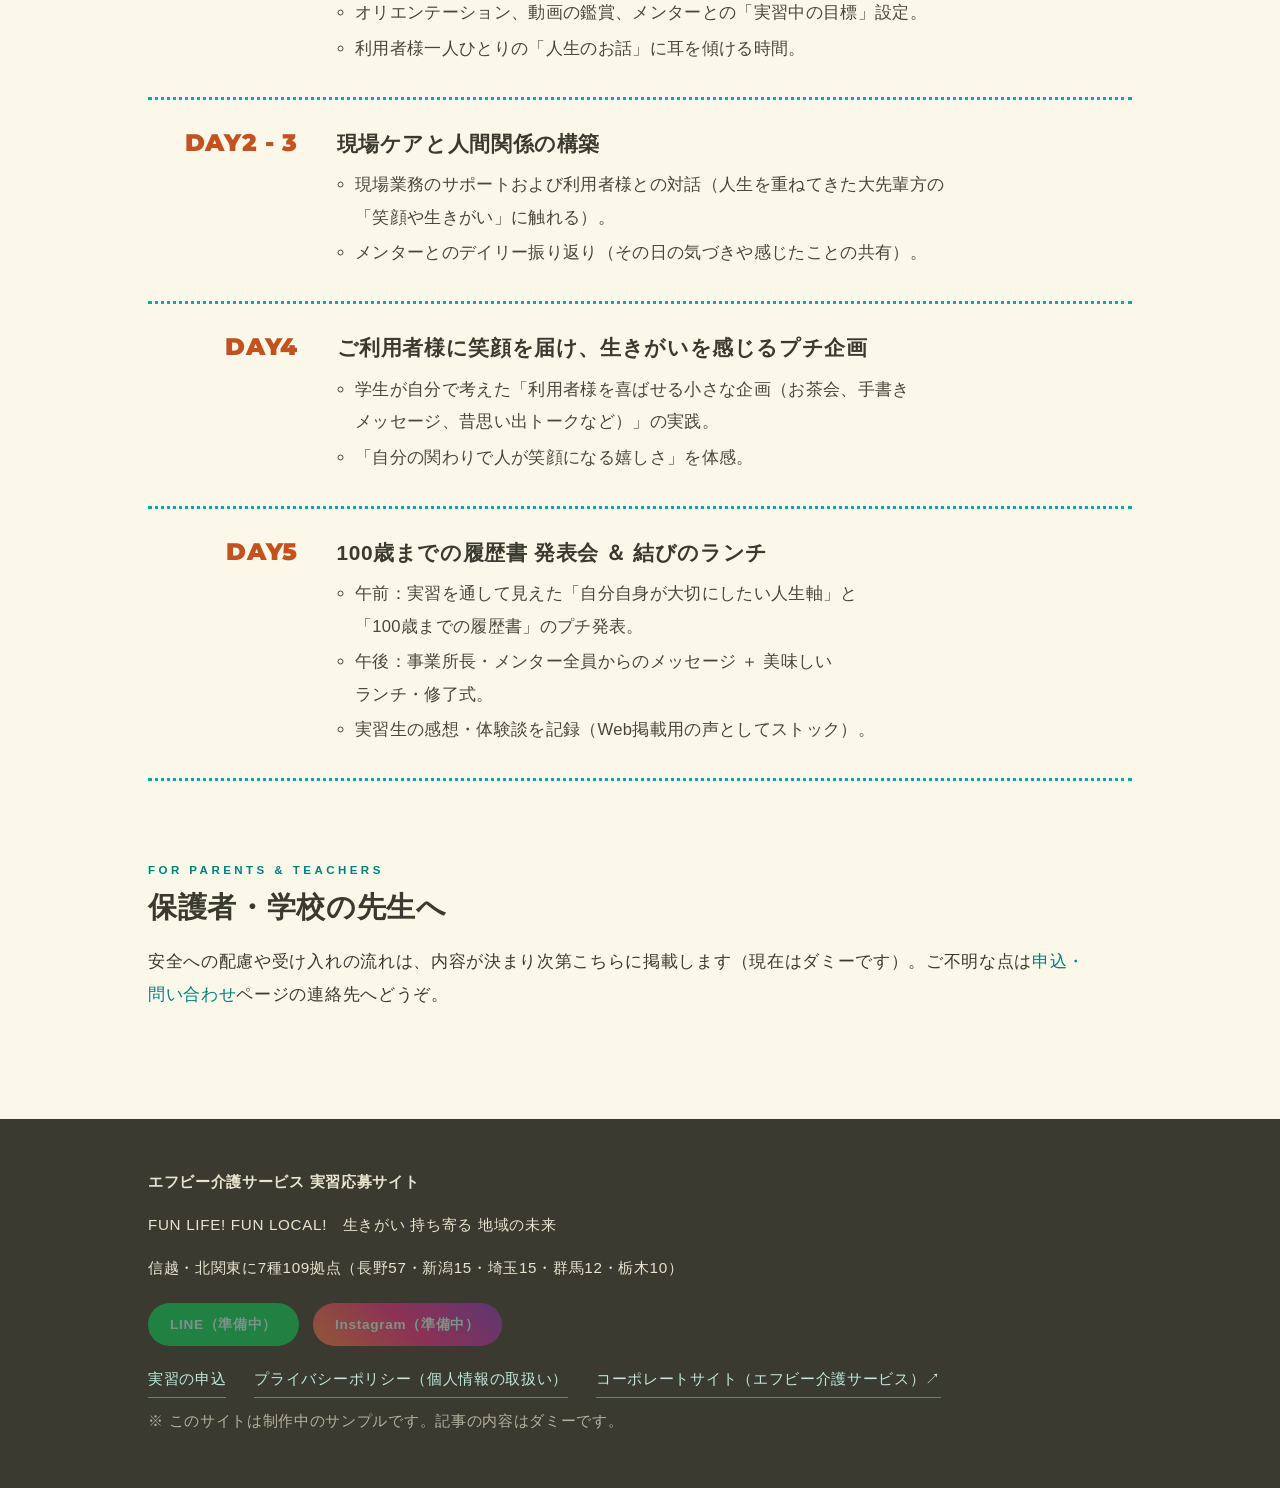
==== commit 2b4eb853: "カードの改行を元に戻す、実習ページの概要をカード形式に Co-Authored-By: Claude Sonnet 5.5 <noreply@anthropic.com> Claude-Session" ====
--- a/about.html
+++ b/about.html
@@ -3,7 +3,14 @@
 <div class="wrap page"><div class="crumb"><a href="index.html">TOP</a> › 実習について</div><img class="pagephoto" src="img/photo-smile.jpg" alt="実習の様子"><h2 class="sec"><small>ABOUT</small>実習について</h2>
 <p class="lead">学生のみなさんの職場体験・実習の案内です。保護者の方、学校の先生もご覧ください。</p>
 <div class="notice">表の内容はダミーです。決まり次第、本物の内容に差し替えます。（実習は無償です）</div>
-<table class="t mt"><tr><th>目的</th><td>介護の現場を実際に体験し、仕事のイメージをつかむこと</td></tr><tr><th>対象</th><td>学生のみなさん <span class="dummy">ダミー</span></td></tr><tr><th>期間・時間</th><td>1DAYプログラム（9:30〜15:00ごろ）／5DAYSプログラム（5日間） <span class="dummy">調整中</span></td></tr><tr><th>費用</th><td>無償（実習は無料で参加できます）</td></tr><tr><th>体験できること</th><td>施設の見学、利用者さんとの交流、食事や生活の見守りの補助 <span class="dummy">ダミー</span></td></tr><tr><th>持ち物・服装</th><td>動きやすい服装、上履き、筆記用具 <span class="dummy">ダミー</span></td></tr></table>
+<div class="facts mt">
+<div class="fact wide"><span class="fl">目的</span><p class="fv big">介護の現場を実際に体験し、仕事のイメージをつかむこと</p></div>
+<div class="fact"><span class="fl">対象</span><p class="fv">学生のみなさん <span class="dummy">ダミー</span></p></div>
+<div class="fact fee"><span class="fl">費用</span><p class="fv"><b>無償</b>実習は無料で参加できます</p></div>
+<div class="fact wide"><span class="fl">期間・時間 <span class="dummy">調整中</span></span><div class="fprog"><a href="#day1" class="fp1"><em>1DAY</em><b>9:30〜15:00ごろ</b><small>1日で体験</small></a><a href="#days5" class="fp5"><em>5DAYS</em><b>5日間</b><small>じっくり向き合う</small></a></div></div>
+<div class="fact"><span class="fl">体験できること</span><p class="fv">施設の見学、利用者さんとの交流、食事や生活の見守りの補助 <span class="dummy">ダミー</span></p></div>
+<div class="fact"><span class="fl">持ち物・服装</span><p class="fv">動きやすい服装、上履き、筆記用具 <span class="dummy">ダミー</span></p></div>
+</div>
 <h2 class="sec mt" id="program"><small>PROGRAM</small>実習プログラム</h2><p class="lead">1日だけ体験する「1DAYプログラム」と、5日間じっくり向き合う「5DAYSプログラム」があります。<span class="dummy">内容は調整中</span></p><nav class="progtabs"><a href="#day1">1DAY<small>はじめての方に</small></a><a href="#days5">5DAYS<small>じっくり学びたい方に</small></a></nav><h3 class="progh" id="day1"><em>1DAY</em>実習プログラム（DAY1）</h3><ol class="timetable "><li class="tt"><div class="tt-time"><b>9:30</b><span>〜 10:00</span></div><div class="tt-body"><h3>受付とオープニング</h3><ul><li>メンターからの温かい出迎えで緊張をほぐす</li><li>【会社紹介】エフビー介護サービスについて（ショート動画で会社の雰囲気を共有）</li></ul></div></li><li class="tt"><div class="tt-time"><b>10:00</b><span>〜 12:00</span></div><div class="tt-body"><h3>現場シャドーイング＆伴走体験</h3><ul><li>介護現場のリアル体験</li><li>（作業補助だけでなく、利用者様との「対話・人生のお話の傾聴」を中心とする）</li></ul></div></li><li class="tt"><div class="tt-time"><b>12:00</b><span>〜 13:00</span></div><div class="tt-body"><h3>ランチセッション（美味いご飯）</h3><ul><li>「美味しいご飯を食べて帰る」温かいコミュニケーション</li><li>先輩社員のリアルな地方暮らし・働き方の本音トーク</li></ul></div></li><li class="tt"><div class="tt-time"><b>13:00</b><span>〜 14:30</span></div><div class="tt-body"><h3>対話ワーク『100歳までの履歴書』</h3><ul><li>「過去の経歴」ではなく「どんな大人になっていたいか」から逆算する未来ワーク</li><li>自分が人生で大切にしたい「CARE（思いやり・根っこ）」の言語化</li></ul></div></li><li class="tt"><div class="tt-time"><b>14:30</b><span>〜 15:00</span></div><div class="tt-body"><h3>リフレクション＆フィードバック</h3><ul><li>担当メンターからの個別の応援メッセージ・フィードバックシートお渡し</li><li>軽井沢インターンシップや今後のイベント案内</li><li>実習の体験を後日実習サイトに掲載。</li></ul></div></li></ol><h3 class="progh" id="days5"><em>5DAYS</em>実習プログラム（DAY5）</h3><ol class="timetable t5"><li class="tt"><div class="tt-time"><b class="day">DAY1</b></div><div class="tt-body"><h3>インストール</h3><ul><li>オリエンテーション、動画の鑑賞、メンターとの「実習中の目標」設定。</li><li>利用者様一人ひとりの「人生のお話」に耳を傾ける時間。</li></ul></div></li><li class="tt"><div class="tt-time"><b class="day">DAY2 - 3</b></div><div class="tt-body"><h3>現場ケアと人間関係の構築</h3><ul><li>現場業務のサポートおよび利用者様との対話（人生を重ねてきた大先輩方の「笑顔や生きがい」に触れる）。</li><li>メンターとのデイリー振り返り（その日の気づきや感じたことの共有）。</li></ul></div></li><li class="tt"><div class="tt-time"><b class="day">DAY4</b></div><div class="tt-body"><h3>ご利用者様に笑顔を届け、生きがいを感じるプチ企画</h3><ul><li>学生が自分で考えた「利用者様を喜ばせる小さな企画（お茶会、手書きメッセージ、昔思い出トークなど）」の実践。</li><li>「自分の関わりで人が笑顔になる嬉しさ」を体感。</li></ul></div></li><li class="tt"><div class="tt-time"><b class="day">DAY5</b></div><div class="tt-body"><h3>100歳までの履歴書 発表会 ＆ 結びのランチ</h3><ul><li>午前：実習を通して見えた「自分自身が大切にしたい人生軸」と「100歳までの履歴書」のプチ発表。</li><li>午後：事業所長・メンター全員からのメッセージ ＋ 美味しいランチ・修了式。</li><li>実習生の感想・体験談を記録（Web掲載用の声としてストック）。</li></ul></div></li></ol>
 <h2 class="sec mt"><small>FOR PARENTS &amp; TEACHERS</small>保護者・学校の先生へ</h2><p>安全への配慮や受け入れの流れは、内容が決まり次第こちらに掲載します（現在はダミーです）。ご不明な点は<a href="apply.html">申込・問い合わせ</a>ページの連絡先へどうぞ。</p></div>
 <script src="js/config.js"></script><script src="js/articles-data.js"></script><script src="js/site.js"></script><script>layout();</script></body></html>
--- a/css/style.css
+++ b/css/style.css
@@ -133,8 +133,7 @@
 .pagephoto{display:block;width:100%;height:clamp(160px,28vw,320px);object-fit:cover;object-position:center 30%;border-radius:var(--r);margin:0 0 clamp(32px,5vw,56px)}
 .pagephoto.in{height:clamp(180px,32vw,360px);margin-bottom:28px}
 @media(max-width:640px){.hbtns .cta{display:none}.menupanel{padding:64px 26px 40px}}
-:root{--mp:#e8743f;--mp-cta:#00807d}:root[data-menu-theme=teal]{--mp:#00aca8;--mp-cta:#e8743f}
-.mtheme{display:flex;gap:8px;align-items:center;justify-content:center;margin-top:28px;font-size:.8rem}.mtheme button{background:none;border:1.5px solid rgba(255,255,255,.7);color:#fff;border-radius:99px;padding:4px 12px;cursor:pointer;font:inherit}.mtheme button[aria-pressed=true]{background:#fff;color:#333;font-weight:700}
+:root{--mp:#e8743f;--mp-cta:#00807d}
 header.site .wrap{max-width:none;padding-left:clamp(16px,2.5vw,36px);padding-right:clamp(16px,2.5vw,36px)}
 .hero .eyebrow{font-size:clamp(1.05rem,2.6vw,1.5rem);letter-spacing:.3em}.hero .fun{margin-top:.05em}
 
@@ -343,3 +342,26 @@
 .progc li b{color:var(--mint-d)}.p5 li b{color:#c4521f}
 .pc-go{margin-top:auto;align-self:flex-end;font-weight:700;color:var(--mint-d)}.p5 .pc-go{color:#c4521f}
 @media(max-width:860px){.proggrid{grid-template-columns:1fr}.tt{grid-template-columns:1fr;padding:22px 2px}.tt-time{text-align:left;display:flex;align-items:baseline;gap:.7em;margin-bottom:.4em}.tt-time b{font-size:1.5rem}.tt-body h3{font-size:1.15rem}.tt-body ul{font-size:1rem}.progh{font-size:1.2rem;flex-wrap:wrap}}
+
+section[id],h2[id],h3[id]{scroll-margin-top:84px}
+.menupanel{overscroll-behavior:contain}
+.jpp{display:inline-block;max-width:100%;vertical-align:baseline}
+
+.facts{display:grid;grid-template-columns:1fr 1fr;gap:clamp(14px,2vw,22px)}
+.fact{background:#fff;border-radius:24px;padding:clamp(20px,2.4vw,30px);box-shadow:0 5px 0 rgba(0,172,168,.14);border:2px solid #e3f4f3}
+.fact.wide{grid-column:1/-1}
+.fl{display:inline-block;background:var(--mint);color:#fff;font-weight:700;font-size:.88rem;letter-spacing:.08em;border-radius:99px;padding:.15em 1.1em;margin-bottom:.9em}
+.fl .dummy{background:#fff;margin-left:.6em}
+.fv{margin:0;font-size:1.05rem;line-height:1.9;letter-spacing:.02em}
+.fv.big{font-size:clamp(1.15rem,2.2vw,1.45rem);font-weight:700;line-height:1.7}
+.fact.fee{border-color:#fbe3d6;box-shadow:0 5px 0 rgba(232,116,63,.16)}
+.fact.fee .fl{background:#e8743f}
+.fee .fv b{display:block;font-size:2rem;color:#e8743f;letter-spacing:.1em;line-height:1.3}
+.fprog{display:grid;grid-template-columns:1fr 1fr;gap:14px}
+.fprog a{display:flex;flex-direction:column;gap:.15em;text-decoration:none;color:inherit;border-radius:18px;padding:16px 20px;transition:transform .3s}
+.fprog a:hover{transform:translateY(-4px)}
+.fp1{background:#e3f4f3}.fp5{background:#fdeee4}
+.fprog em{font:900 1.1rem Montserrat,sans-serif;font-style:normal;color:var(--mint-d)}.fp5 em{color:#c4521f}
+.fprog b{font-size:clamp(1.15rem,2.2vw,1.5rem)}
+.fprog small{color:var(--sub);font-weight:700}
+@media(max-width:700px){.facts,.fprog{grid-template-columns:1fr}}
